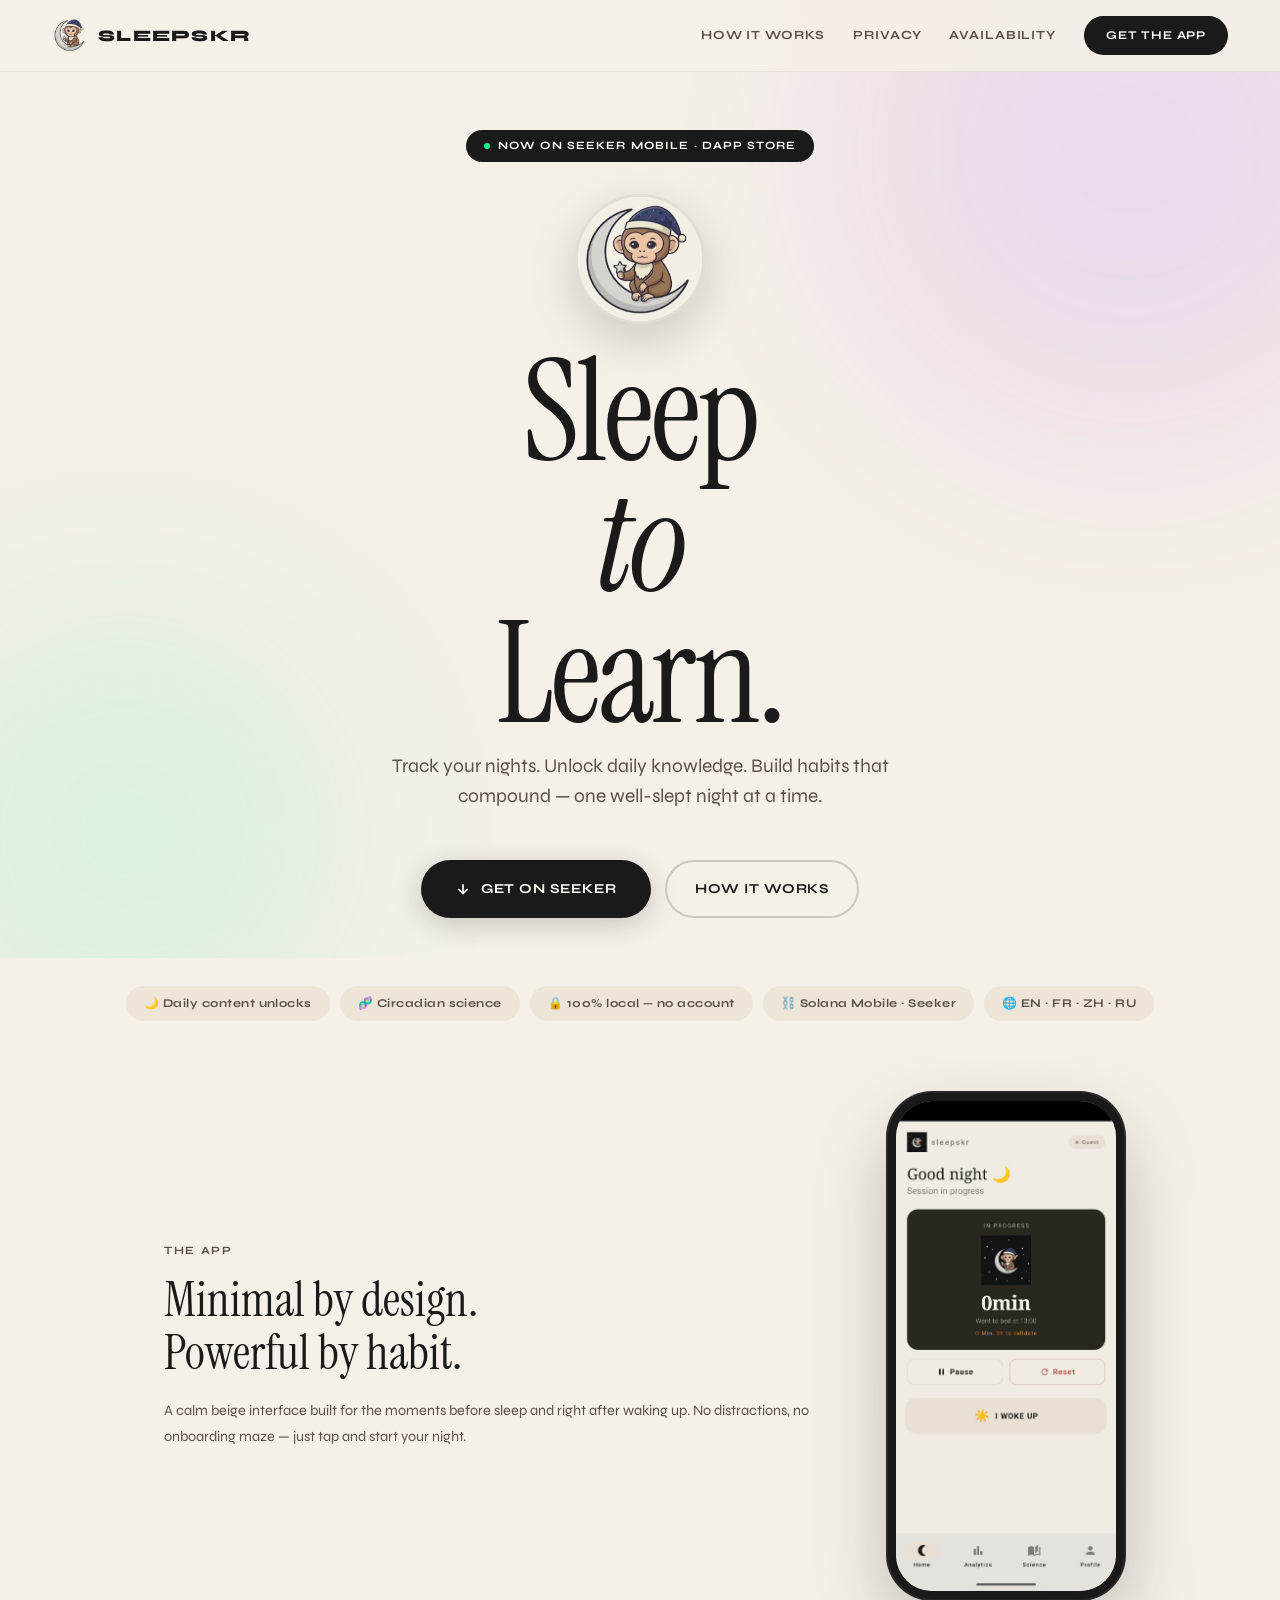
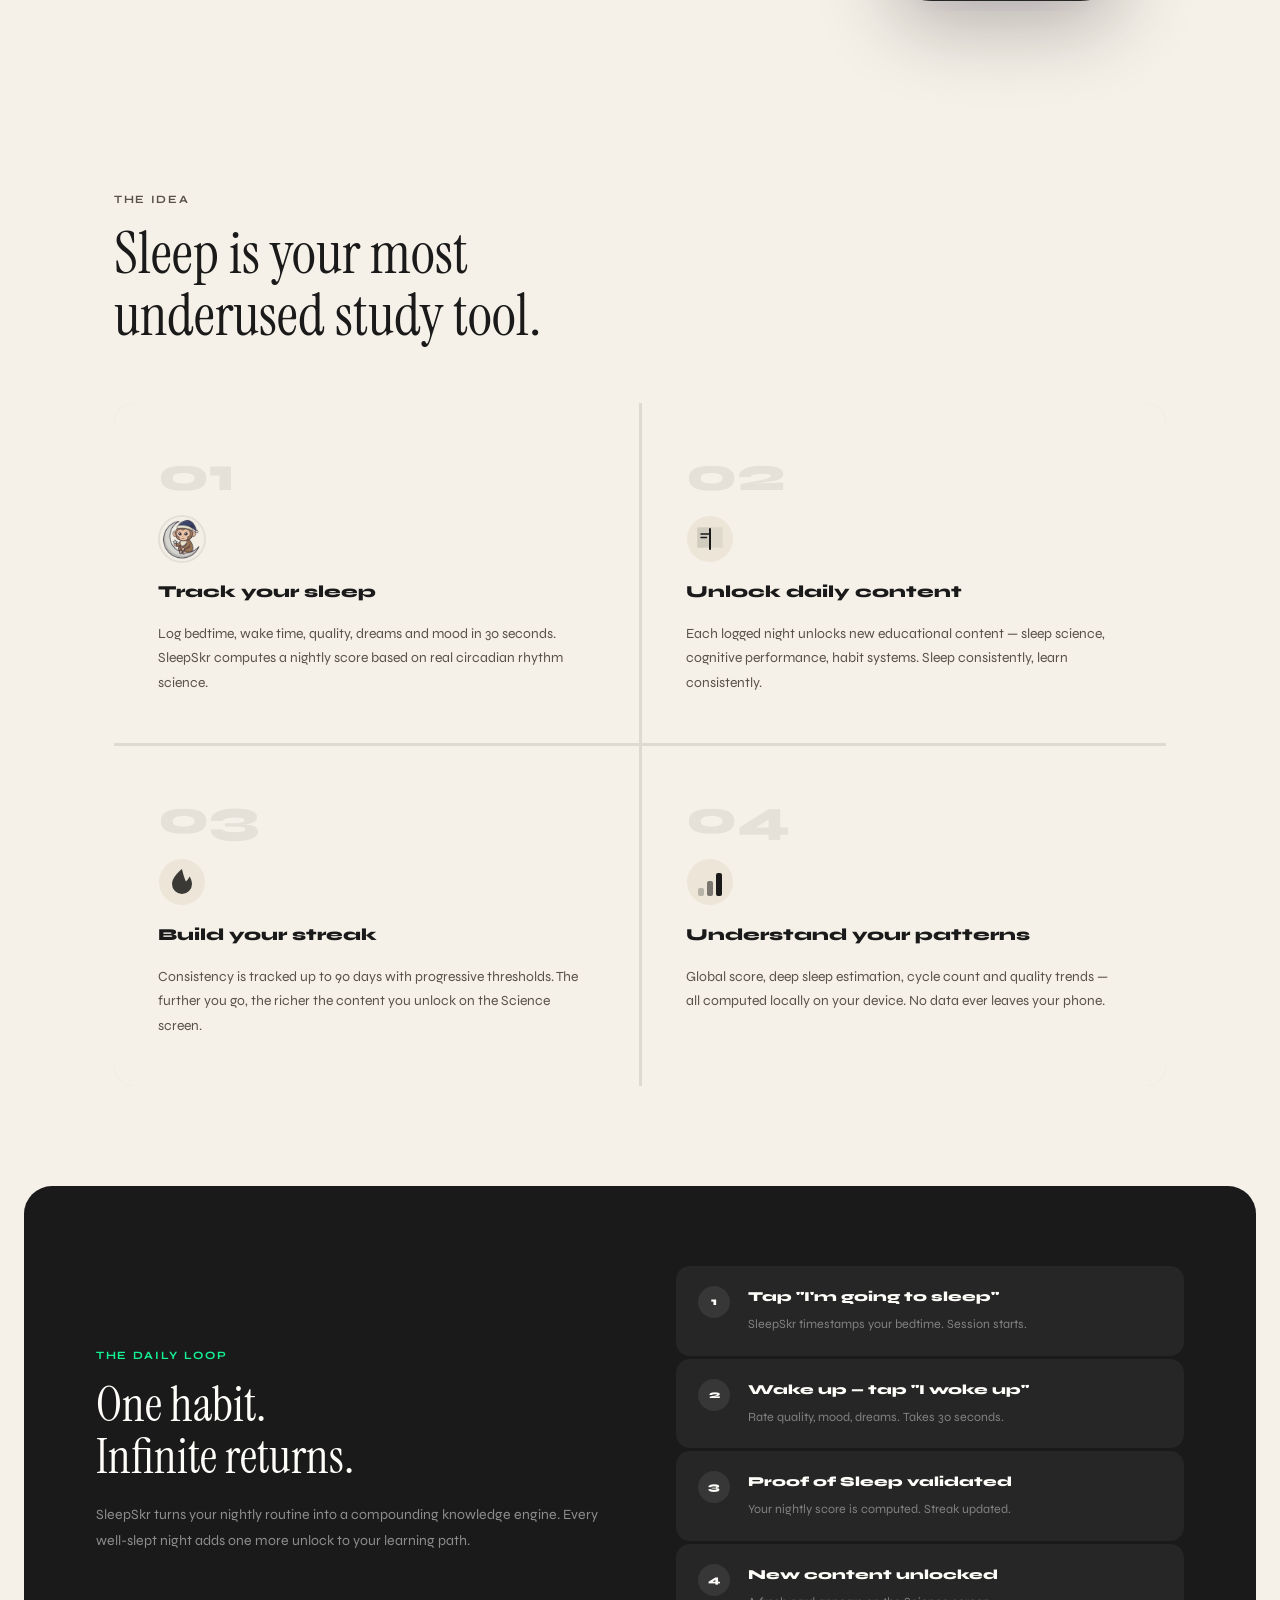
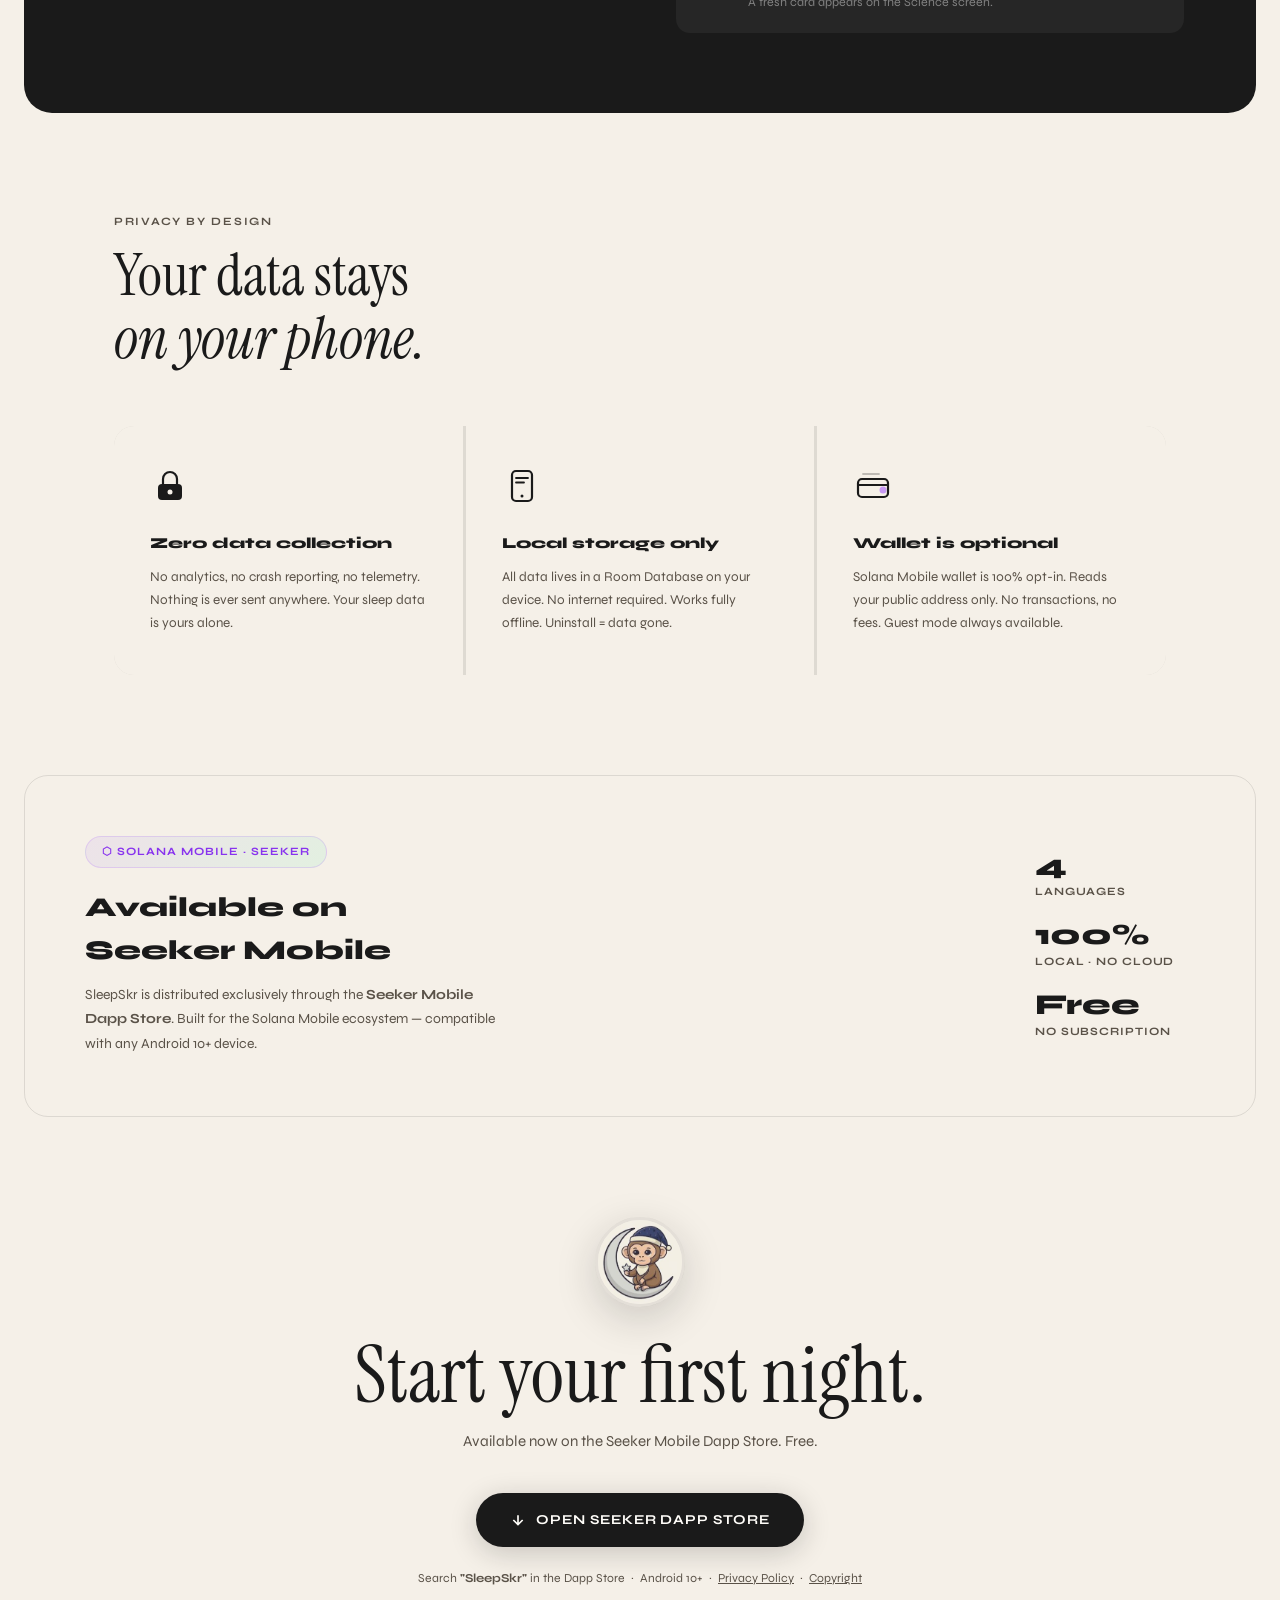
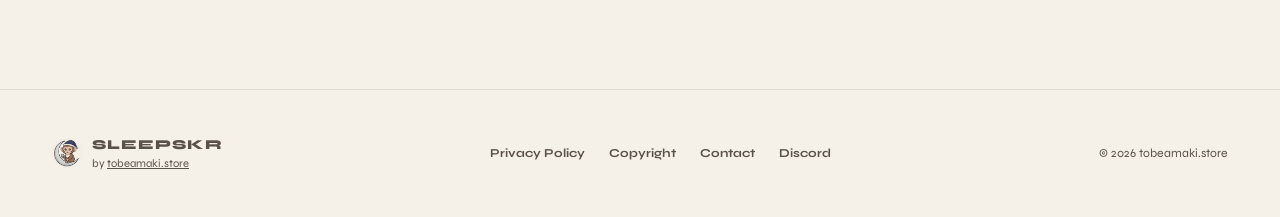
==== index.html @ 8d4c945f "Add files via upload" ====
<!DOCTYPE html>
<html lang="en">
<head>
<meta charset="UTF-8">
<meta name="viewport" content="width=device-width, initial-scale=1.0">
<title>SleepSkr — Sleep to Learn</title>
<meta name="description" content="Track your sleep. Unlock daily knowledge. Available on Seeker Mobile Dapp Store.">
<link rel="preconnect" href="https://fonts.googleapis.com">
<link href="https://fonts.googleapis.com/css2?family=Syne:wght@400;700;800&family=Instrument+Serif:ital@0;1&display=swap" rel="stylesheet">
<style>
*,*::before,*::after{box-sizing:border-box;margin:0;padding:0}
:root{
  --bg:#F5F0E8;--bg2:#EDE6D8;--ink:#1A1A1A;--ink2:#5a5248;
  --card:#EDE6D8;--white:#FFFDF9;--sol:#9945FF;--sol2:#14F195;
}
html{scroll-behavior:smooth}
body{background:var(--bg);color:var(--ink);font-family:'Syne',sans-serif;overflow-x:hidden;line-height:1.6}

/* NAV */
nav{
  position:fixed;top:0;left:0;right:0;z-index:100;
  display:flex;align-items:center;justify-content:space-between;
  padding:16px 52px;
  background:rgba(245,240,232,0.9);backdrop-filter:blur(14px);
  border-bottom:1px solid rgba(26,26,26,0.07);
}
.nav-brand{display:flex;align-items:center;gap:10px;text-decoration:none}
.nav-brand img{width:36px;height:36px;border-radius:50%;object-fit:cover}
.nav-brand-text{font-size:1rem;font-weight:800;letter-spacing:.08em;text-transform:uppercase;color:var(--ink)}
.nav-links{display:flex;align-items:center;gap:28px}
.nav-links a{font-size:.78rem;letter-spacing:.07em;text-transform:uppercase;color:var(--ink2);text-decoration:none;font-weight:700;transition:color .2s}
.nav-links a:hover{color:var(--ink)}
.nav-cta{background:var(--ink)!important;color:var(--white)!important;padding:10px 22px;border-radius:100px;font-size:.74rem!important}

/* HERO */
.hero{
  min-height:100vh;display:flex;flex-direction:column;align-items:center;justify-content:center;
  padding:130px 24px 40px;text-align:center;position:relative;overflow:hidden;
}
.orb{position:absolute;border-radius:50%;filter:blur(90px);opacity:.11;pointer-events:none;animation:drift 14s ease-in-out infinite alternate}
.orb1{width:600px;height:600px;background:#9945FF;top:-150px;right:-150px}
.orb2{width:450px;height:450px;background:#14F195;bottom:-100px;left:-100px;animation-delay:-7s}
@keyframes drift{from{transform:translate(0,0) scale(1)}to{transform:translate(24px,16px) scale(1.06)}}

.hero-badge{
  display:inline-flex;align-items:center;gap:8px;
  background:var(--ink);color:var(--white);
  padding:7px 18px;border-radius:100px;
  font-size:.7rem;letter-spacing:.1em;text-transform:uppercase;font-weight:700;
  margin-bottom:32px;animation:fadeUp .6s ease both;
}
.badge-dot{width:6px;height:6px;border-radius:50%;background:var(--sol2);animation:blink 2s ease infinite}
@keyframes blink{0%,100%{opacity:1;transform:scale(1)}50%{opacity:.4;transform:scale(1.5)}}

.hero-mascot{
  width:130px;height:130px;border-radius:50%;object-fit:cover;
  margin-bottom:24px;
  animation:fadeUp .65s .05s ease both, float 4s ease-in-out infinite;
  box-shadow:0 16px 48px rgba(26,26,26,0.18);
  border:3px solid rgba(26,26,26,0.08);
}
@keyframes float{0%,100%{transform:translateY(0)}50%{transform:translateY(-10px)}}

.hero h1{
  font-family:'Instrument Serif',serif;
  font-size:clamp(4rem,11vw,9.5rem);
  font-weight:400;line-height:.93;letter-spacing:-.02em;
  margin-bottom:10px;animation:fadeUp .7s .1s ease both;
}
.hero h1 em{font-style:italic}
.hero-sub{font-size:clamp(1rem,2.2vw,1.2rem);color:var(--ink2);max-width:500px;margin:0 auto 48px;font-weight:400;animation:fadeUp .7s .2s ease both}

.hero-actions{display:flex;gap:14px;flex-wrap:wrap;justify-content:center;animation:fadeUp .7s .3s ease both}
.btn-primary{
  display:inline-flex;align-items:center;gap:10px;
  background:var(--ink);color:var(--white);padding:16px 34px;border-radius:100px;
  font-family:'Syne',sans-serif;font-size:.85rem;font-weight:700;
  letter-spacing:.07em;text-transform:uppercase;text-decoration:none;
  transition:transform .2s,box-shadow .2s;box-shadow:0 6px 28px rgba(26,26,26,0.2);
}
.btn-primary:hover{transform:translateY(-2px);box-shadow:0 10px 36px rgba(26,26,26,0.26)}
.btn-ghost{
  display:inline-flex;align-items:center;gap:8px;
  background:transparent;color:var(--ink);padding:16px 28px;border-radius:100px;
  font-family:'Syne',sans-serif;font-size:.85rem;font-weight:700;
  letter-spacing:.07em;text-transform:uppercase;text-decoration:none;
  border:2px solid rgba(26,26,26,0.18);transition:border-color .2s,background .2s;
}
.btn-ghost:hover{border-color:var(--ink);background:rgba(26,26,26,0.04)}
@keyframes fadeUp{from{opacity:0;transform:translateY(22px)}to{opacity:1;transform:translateY(0)}}

/* PILLS */
.pills{display:flex;flex-wrap:wrap;justify-content:center;gap:10px;padding:28px 24px 80px;animation:fadeUp .7s .45s ease both}
.pill{display:inline-flex;align-items:center;gap:7px;background:var(--card);border-radius:100px;padding:8px 18px;font-size:.74rem;font-weight:700;letter-spacing:.04em;color:var(--ink2)}

/* SHOWCASE — mockup + screenshot */
.showcase{
  display:flex;align-items:center;justify-content:center;gap:60px;
  max-width:1000px;margin:0 auto;padding:0 24px 100px;flex-wrap:wrap;
}
.showcase-text{flex:1;min-width:260px}
.showcase-label{font-size:.7rem;letter-spacing:.15em;text-transform:uppercase;font-weight:700;color:var(--ink2);margin-bottom:14px}
.showcase-title{font-family:'Instrument Serif',serif;font-size:clamp(2rem,4vw,3rem);font-weight:400;line-height:1.1;margin-bottom:18px}
.showcase-desc{font-size:.9rem;color:var(--ink2);line-height:1.8;font-weight:400}

.phone-wrap{
  position:relative;flex-shrink:0;
  animation:float 5s ease-in-out infinite;
}
.phone-frame{
  width:220px;
  border-radius:36px;
  box-shadow:0 32px 80px rgba(26,26,26,0.3),0 0 0 8px #1A1A1A,0 0 0 10px #2a2a2a;
  display:block;
  object-fit:cover;
}
.phone-glow{
  position:absolute;inset:-20px;border-radius:56px;
  background:radial-gradient(ellipse at 50% 60%,rgba(153,69,255,0.15),transparent 70%);
  pointer-events:none;z-index:-1;
}

/* SECTIONS */
.wrap{max-width:1100px;margin:0 auto;padding:0 24px}
.section{padding:100px 0}
.section-label{font-size:.7rem;letter-spacing:.15em;text-transform:uppercase;font-weight:700;color:var(--ink2);margin-bottom:14px}
.section-title{font-family:'Instrument Serif',serif;font-size:clamp(2rem,5vw,3.6rem);font-weight:400;line-height:1.08;margin-bottom:56px}

/* CONCEPT */
.concept-grid{display:grid;grid-template-columns:1fr 1fr;gap:3px;background:rgba(26,26,26,0.1);border-radius:20px;overflow:hidden}
.concept-cell{background:var(--bg);padding:48px 44px;display:flex;flex-direction:column;gap:16px;transition:background .2s}
.concept-cell:hover{background:var(--card)}
.concept-num{font-size:3rem;font-weight:800;color:rgba(26,26,26,0.07);line-height:1}
.concept-icon-img{width:48px;height:48px;border-radius:50%;object-fit:cover;border:2px solid rgba(26,26,26,0.08)}
.concept-heading{font-size:1.05rem;font-weight:800}
.concept-body{font-size:.87rem;color:var(--ink2);line-height:1.75;font-weight:400}

/* LOOP */
.loop-section{
  background:var(--ink);border-radius:28px;padding:80px 72px;
  display:grid;grid-template-columns:1fr 1fr;gap:72px;align-items:center;margin:0 24px;
}
.loop-label{font-size:.7rem;letter-spacing:.15em;text-transform:uppercase;font-weight:700;color:var(--sol2);margin-bottom:14px}
.loop-title{font-family:'Instrument Serif',serif;font-size:clamp(2rem,4vw,3rem);font-weight:400;color:var(--white);line-height:1.1;margin-bottom:18px}
.loop-desc{font-size:.88rem;color:rgba(255,255,255,0.5);line-height:1.8;font-weight:400}
.loop-steps{display:flex;flex-direction:column;gap:3px}
.loop-step{display:flex;align-items:flex-start;gap:18px;background:rgba(255,255,255,0.05);border-radius:14px;padding:20px 22px}
.step-num{width:32px;height:32px;border-radius:50%;background:rgba(255,255,255,0.08);display:flex;align-items:center;justify-content:center;font-size:.7rem;font-weight:800;color:var(--white);flex-shrink:0}
.step-text strong{display:block;font-size:.86rem;font-weight:800;color:var(--white);margin-bottom:2px}
.step-text span{font-size:.78rem;color:rgba(255,255,255,0.42)}

/* PRIVACY */
.privacy-row{display:grid;grid-template-columns:repeat(3,1fr);gap:3px;background:rgba(26,26,26,0.1);border-radius:20px;overflow:hidden}
.privacy-cell{background:var(--bg);padding:40px 36px}
.privacy-cell svg{margin-bottom:18px}
.privacy-cell h3{font-size:.95rem;font-weight:800;margin-bottom:10px}
.privacy-cell p{font-size:.84rem;color:var(--ink2);line-height:1.72;font-weight:400}

/* SEEKER */
.seeker-block{
  border:1.5px solid rgba(26,26,26,0.11);border-radius:24px;padding:60px;
  display:flex;align-items:center;justify-content:space-between;gap:48px;flex-wrap:wrap;margin:0 24px;
}
.seeker-badge{
  display:inline-flex;align-items:center;gap:8px;
  background:linear-gradient(135deg,#9945FF14,#14F19514);
  border:1px solid #9945FF2a;padding:6px 16px;border-radius:100px;
  font-size:.7rem;font-weight:700;letter-spacing:.09em;text-transform:uppercase;color:#8833EE;margin-bottom:18px;
}
.seeker-title{font-size:1.7rem;font-weight:800;margin-bottom:10px}
.seeker-desc{font-size:.87rem;color:var(--ink2);line-height:1.75;max-width:420px;font-weight:400}
.seeker-stats{display:flex;flex-direction:column;gap:20px;min-width:160px}
.stat-val{font-size:1.8rem;font-weight:800;line-height:1}
.stat-label{font-size:.7rem;font-weight:700;letter-spacing:.08em;text-transform:uppercase;color:var(--ink2);margin-top:3px}

/* CTA */
.cta-section{text-align:center;padding:100px 24px}
.cta-mascot{width:90px;height:90px;border-radius:50%;object-fit:cover;margin:0 auto 28px;display:block;box-shadow:0 12px 40px rgba(26,26,26,0.18);border:3px solid rgba(26,26,26,0.08)}
.cta-title{font-family:'Instrument Serif',serif;font-size:clamp(2.5rem,7vw,5rem);font-weight:400;line-height:1;margin-bottom:14px}
.cta-sub{font-size:.95rem;color:var(--ink2);margin-bottom:40px;font-weight:400}
.cta-note{margin-top:22px;font-size:.76rem;color:var(--ink2);font-weight:400}
.cta-note a{color:var(--ink2);text-decoration:underline}

/* FOOTER */
footer{
  border-top:1px solid rgba(26,26,26,0.09);padding:44px 52px;
  display:flex;align-items:center;justify-content:space-between;flex-wrap:wrap;gap:20px;
  font-size:.76rem;color:var(--ink2);font-weight:700;
}
.footer-brand{display:flex;align-items:center;gap:10px}
.footer-brand img{width:30px;height:30px;border-radius:50%;object-fit:cover}
.footer-links{display:flex;gap:24px;flex-wrap:wrap}
.footer-links a{color:var(--ink2);text-decoration:none;transition:color .2s}
.footer-links a:hover{color:var(--ink)}

@media(max-width:900px){
  nav{padding:14px 20px}
  .nav-links{display:none}
  .concept-grid,.loop-section,.privacy-row{grid-template-columns:1fr}
  .loop-section{padding:48px 28px;gap:40px}
  .seeker-block{padding:36px 28px}
  .showcase{gap:40px}
  footer{padding:32px 20px;flex-direction:column;align-items:flex-start}
}
</style>
</head>
<body>

<nav>
  <a class="nav-brand" href="#">
    <img src="[data-uri]" alt="SleepSkr mascot">
    <span class="nav-brand-text">SleepSkr</span>
  </a>
  <div class="nav-links">
    <a href="#concept">How it works</a>
    <a href="#privacy">Privacy</a>
    <a href="#seeker">Availability</a>
    <a href="#download" class="nav-cta">Get the app</a>
  </div>
</nav>

<section class="hero">
  <div class="orb orb1"></div>
  <div class="orb orb2"></div>
  <div class="hero-badge"><span class="badge-dot"></span>Now on Seeker Mobile · Dapp Store</div>
  <img class="hero-mascot" src="[data-uri]" alt="SleepSkr">
  <h1>Sleep<br><em>to</em><br>Learn.</h1>
  <p class="hero-sub">Track your nights. Unlock daily knowledge. Build habits that compound — one well-slept night at a time.</p>
  <div class="hero-actions">
    <a href="#download" class="btn-primary">
      <svg width="16" height="16" viewBox="0 0 24 24" fill="none" stroke="currentColor" stroke-width="2.5"><path d="M12 5v14M5 12l7 7 7-7"/></svg>
      Get on Seeker
    </a>
    <a href="#concept" class="btn-ghost">How it works</a>
  </div>
</section>

<div class="pills">
  <div class="pill">🌙 Daily content unlocks</div>
  <div class="pill">🧬 Circadian science</div>
  <div class="pill">🔒 100% local — no account</div>
  <div class="pill">⛓️ Solana Mobile · Seeker</div>
  <div class="pill">🌐 EN · FR · ZH · RU</div>
</div>

<!-- SHOWCASE: text + real screenshot -->
<div class="showcase">
  <div class="showcase-text">
    <div class="showcase-label">The app</div>
    <div class="showcase-title">Minimal by design.<br>Powerful by habit.</div>
    <p class="showcase-desc">A calm beige interface built for the moments before sleep and right after waking up. No distractions, no onboarding maze — just tap and start your night.</p>
  </div>
  <div class="phone-wrap">
    <div class="phone-glow"></div>
    <img class="phone-frame" src="[data-uri]" alt="SleepSkr app screenshot">
  </div>
</div>

<!-- CONCEPT -->
<div id="concept" class="wrap">
  <div class="section">
    <div class="section-label">The idea</div>
    <div class="section-title">Sleep is your most<br>underused study tool.</div>
    <div class="concept-grid">
      <div class="concept-cell">
        <div class="concept-num">01</div>
        <img class="concept-icon-img" src="[data-uri]" alt="">
        <div class="concept-heading">Track your sleep</div>
        <div class="concept-body">Log bedtime, wake time, quality, dreams and mood in 30 seconds. SleepSkr computes a nightly score based on real circadian rhythm science.</div>
      </div>
      <div class="concept-cell">
        <div class="concept-num">02</div>
        <svg width="48" height="48" viewBox="0 0 48 48" fill="none"><circle cx="24" cy="24" r="23" fill="#EDE6D8"/><path d="M24 14v20" stroke="#1A1A1A" stroke-width="2" stroke-linecap="round"/><path d="M12 13h12l-1.5 19H12V13z" fill="#1A1A1A" opacity=".12" stroke="#1A1A1A" stroke-width="1.6" stroke-linejoin="round"/><path d="M36 13H24l1.5 19H36V13z" fill="#1A1A1A" opacity=".06" stroke="#1A1A1A" stroke-width="1.6" stroke-linejoin="round"/><path d="M15 19h8M15 22.5h5.5" stroke="#1A1A1A" stroke-width="1.5" stroke-linecap="round"/></svg>
        <div class="concept-heading">Unlock daily content</div>
        <div class="concept-body">Each logged night unlocks new educational content — sleep science, cognitive performance, habit systems. Sleep consistently, learn consistently.</div>
      </div>
      <div class="concept-cell">
        <div class="concept-num">03</div>
        <svg width="48" height="48" viewBox="0 0 48 48" fill="none"><circle cx="24" cy="24" r="23" fill="#EDE6D8"/><path d="M24 11s-10 7.5-10 15a10 10 0 0 0 20 0c0-4-2.5-7.5-2.5-7.5s-1.5 3.5-3.5 5C26 20 24 11 24 11z" fill="#1A1A1A" opacity=".85"/></svg>
        <div class="concept-heading">Build your streak</div>
        <div class="concept-body">Consistency is tracked up to 90 days with progressive thresholds. The further you go, the richer the content you unlock on the Science screen.</div>
      </div>
      <div class="concept-cell">
        <div class="concept-num">04</div>
        <svg width="48" height="48" viewBox="0 0 48 48" fill="none"><circle cx="24" cy="24" r="23" fill="#EDE6D8"/><rect x="12" y="30" width="6" height="8" rx="2" fill="#1A1A1A" opacity=".25"/><rect x="21" y="23" width="6" height="15" rx="2" fill="#1A1A1A" opacity=".55"/><rect x="30" y="15" width="6" height="23" rx="2" fill="#1A1A1A"/></svg>
        <div class="concept-heading">Understand your patterns</div>
        <div class="concept-body">Global score, deep sleep estimation, cycle count and quality trends — all computed locally on your device. No data ever leaves your phone.</div>
      </div>
    </div>
  </div>
</div>

<!-- LOOP -->
<div class="loop-section">
  <div>
    <div class="loop-label">The daily loop</div>
    <div class="loop-title">One habit.<br>Infinite returns.</div>
    <p class="loop-desc">SleepSkr turns your nightly routine into a compounding knowledge engine. Every well-slept night adds one more unlock to your learning path.</p>
  </div>
  <div class="loop-steps">
    <div class="loop-step"><div class="step-num">1</div><div class="step-text"><strong>Tap "I'm going to sleep"</strong><span>SleepSkr timestamps your bedtime. Session starts.</span></div></div>
    <div class="loop-step"><div class="step-num">2</div><div class="step-text"><strong>Wake up — tap "I woke up"</strong><span>Rate quality, mood, dreams. Takes 30 seconds.</span></div></div>
    <div class="loop-step"><div class="step-num">3</div><div class="step-text"><strong>Proof of Sleep validated</strong><span>Your nightly score is computed. Streak updated.</span></div></div>
    <div class="loop-step"><div class="step-num">4</div><div class="step-text"><strong>New content unlocked</strong><span>A fresh card appears on the Science screen.</span></div></div>
  </div>
</div>

<!-- PRIVACY -->
<div id="privacy" class="wrap">
  <div class="section">
    <div class="section-label">Privacy by design</div>
    <div class="section-title">Your data stays<br><em style="font-style:italic;">on your phone.</em></div>
    <div class="privacy-row">
      <div class="privacy-cell">
        <svg width="40" height="40" viewBox="0 0 40 40" fill="none"><rect x="8" y="18" width="24" height="16" rx="4" fill="#1A1A1A"/><path d="M13 18v-5a7 7 0 0 1 14 0v5" stroke="#1A1A1A" stroke-width="2.2" stroke-linecap="round"/><circle cx="20" cy="26" r="2.5" fill="#F5F0E8"/></svg>
        <h3>Zero data collection</h3>
        <p>No analytics, no crash reporting, no telemetry. Nothing is ever sent anywhere. Your sleep data is yours alone.</p>
      </div>
      <div class="privacy-cell">
        <svg width="40" height="40" viewBox="0 0 40 40" fill="none"><rect x="10" y="5" width="20" height="30" rx="4" stroke="#1A1A1A" stroke-width="2.2"/><circle cx="20" cy="30" r="1.5" fill="#1A1A1A"/><path d="M14 12h12M14 16.5h8" stroke="#1A1A1A" stroke-width="1.8" stroke-linecap="round"/></svg>
        <h3>Local storage only</h3>
        <p>All data lives in a Room Database on your device. No internet required. Works fully offline. Uninstall = data gone.</p>
      </div>
      <div class="privacy-cell">
        <svg width="40" height="40" viewBox="0 0 40 40" fill="none"><rect x="5" y="13" width="30" height="18" rx="4" stroke="#1A1A1A" stroke-width="2.2"/><path d="M5 19h30" stroke="#1A1A1A" stroke-width="1.8"/><circle cx="30" cy="24" r="3.5" fill="#9945FF" opacity=".5"/><path d="M10 8h16" stroke="#1A1A1A" stroke-width="1.8" stroke-linecap="round" opacity=".25"/></svg>
        <h3>Wallet is optional</h3>
        <p>Solana Mobile wallet is 100% opt-in. Reads your public address only. No transactions, no fees. Guest mode always available.</p>
      </div>
    </div>
  </div>
</div>

<!-- SEEKER -->
<div id="seeker" class="seeker-block">
  <div>
    <div class="seeker-badge">⬡ Solana Mobile · Seeker</div>
    <div class="seeker-title">Available on<br>Seeker Mobile</div>
    <p class="seeker-desc">SleepSkr is distributed exclusively through the <strong>Seeker Mobile Dapp Store</strong>. Built for the Solana Mobile ecosystem — compatible with any Android 10+ device.</p>
  </div>
  <div class="seeker-stats">
    <div><div class="stat-val">4</div><div class="stat-label">Languages</div></div>
    <div><div class="stat-val">100%</div><div class="stat-label">Local · No cloud</div></div>
    <div><div class="stat-val">Free</div><div class="stat-label">No subscription</div></div>
  </div>
</div>

<!-- CTA -->
<div id="download" class="cta-section">
  <img class="cta-mascot" src="[data-uri]" alt="SleepSkr">
  <div class="cta-title">Start your first night.</div>
  <p class="cta-sub">Available now on the Seeker Mobile Dapp Store. Free.</p>
  <div style="display:flex;gap:14px;justify-content:center;flex-wrap:wrap">
    <a href="https://solanamobile.com" target="_blank" class="btn-primary">
      <svg width="16" height="16" viewBox="0 0 24 24" fill="none" stroke="currentColor" stroke-width="2.5"><path d="M12 5v14M5 12l7 7 7-7"/></svg>
      Open Seeker Dapp Store
    </a>
  </div>
  <p class="cta-note">Search <strong>"SleepSkr"</strong> in the Dapp Store &nbsp;·&nbsp; Android 10+ &nbsp;·&nbsp; <a href="privacy-policy.html">Privacy Policy</a> &nbsp;·&nbsp; <a href="copyright.html">Copyright</a></p>
</div>

<footer>
  <div class="footer-brand">
    <img src="[data-uri]" alt="SleepSkr">
    <div>
      <div style="font-size:.85rem;font-weight:800;letter-spacing:.07em">SLEEPSKR</div>
      <div style="font-weight:400;font-size:.7rem;color:var(--ink2)">by <a href="https://tobeamaki.store" style="color:var(--ink2)">tobeamaki.store</a></div>
    </div>
  </div>
  <div class="footer-links">
    <a href="privacy-policy.html">Privacy Policy</a>
    <a href="copyright.html">Copyright</a>
    <a href="mailto:maki@tobeamaki.store">Contact</a>
    <a href="https://discord.gg/Dqr8Kd8fFP">Discord</a>
  </div>
  <div style="font-weight:400">© 2026 tobeamaki.store</div>
</footer>
</body>
</html>
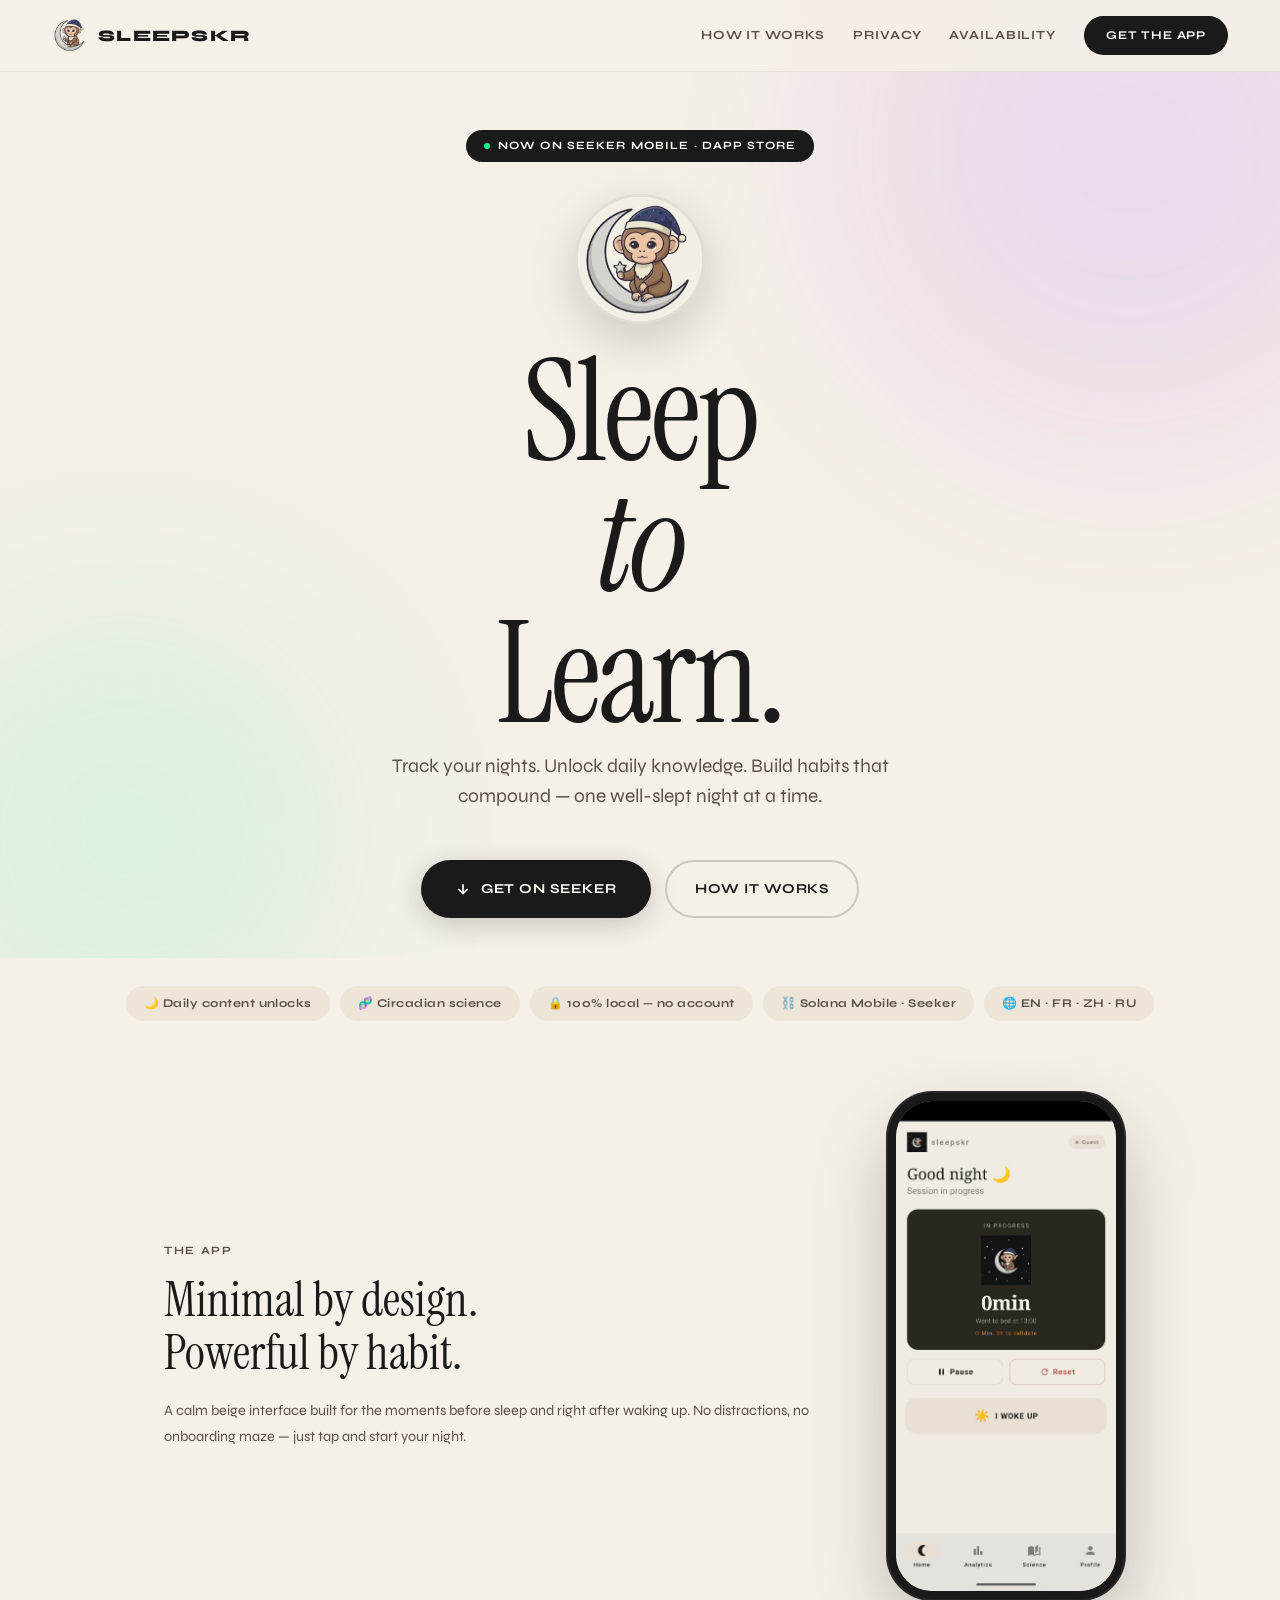
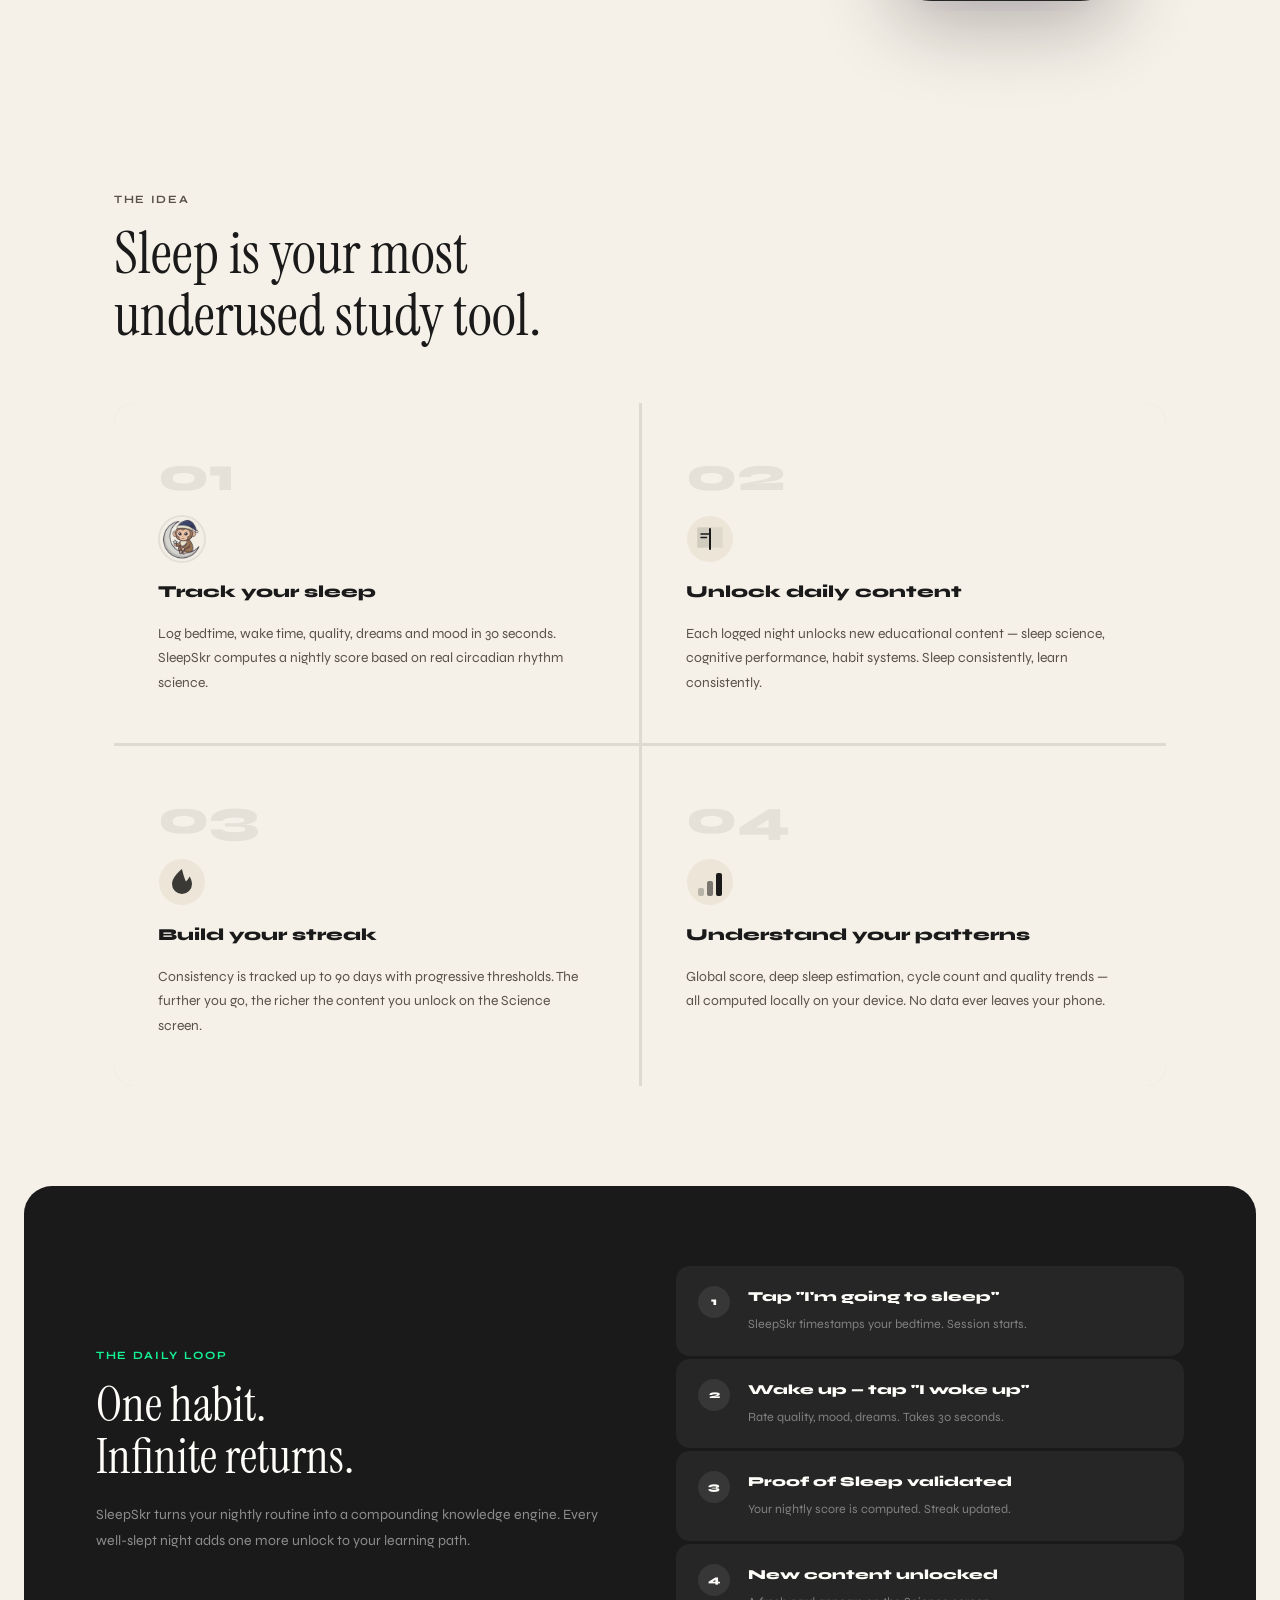
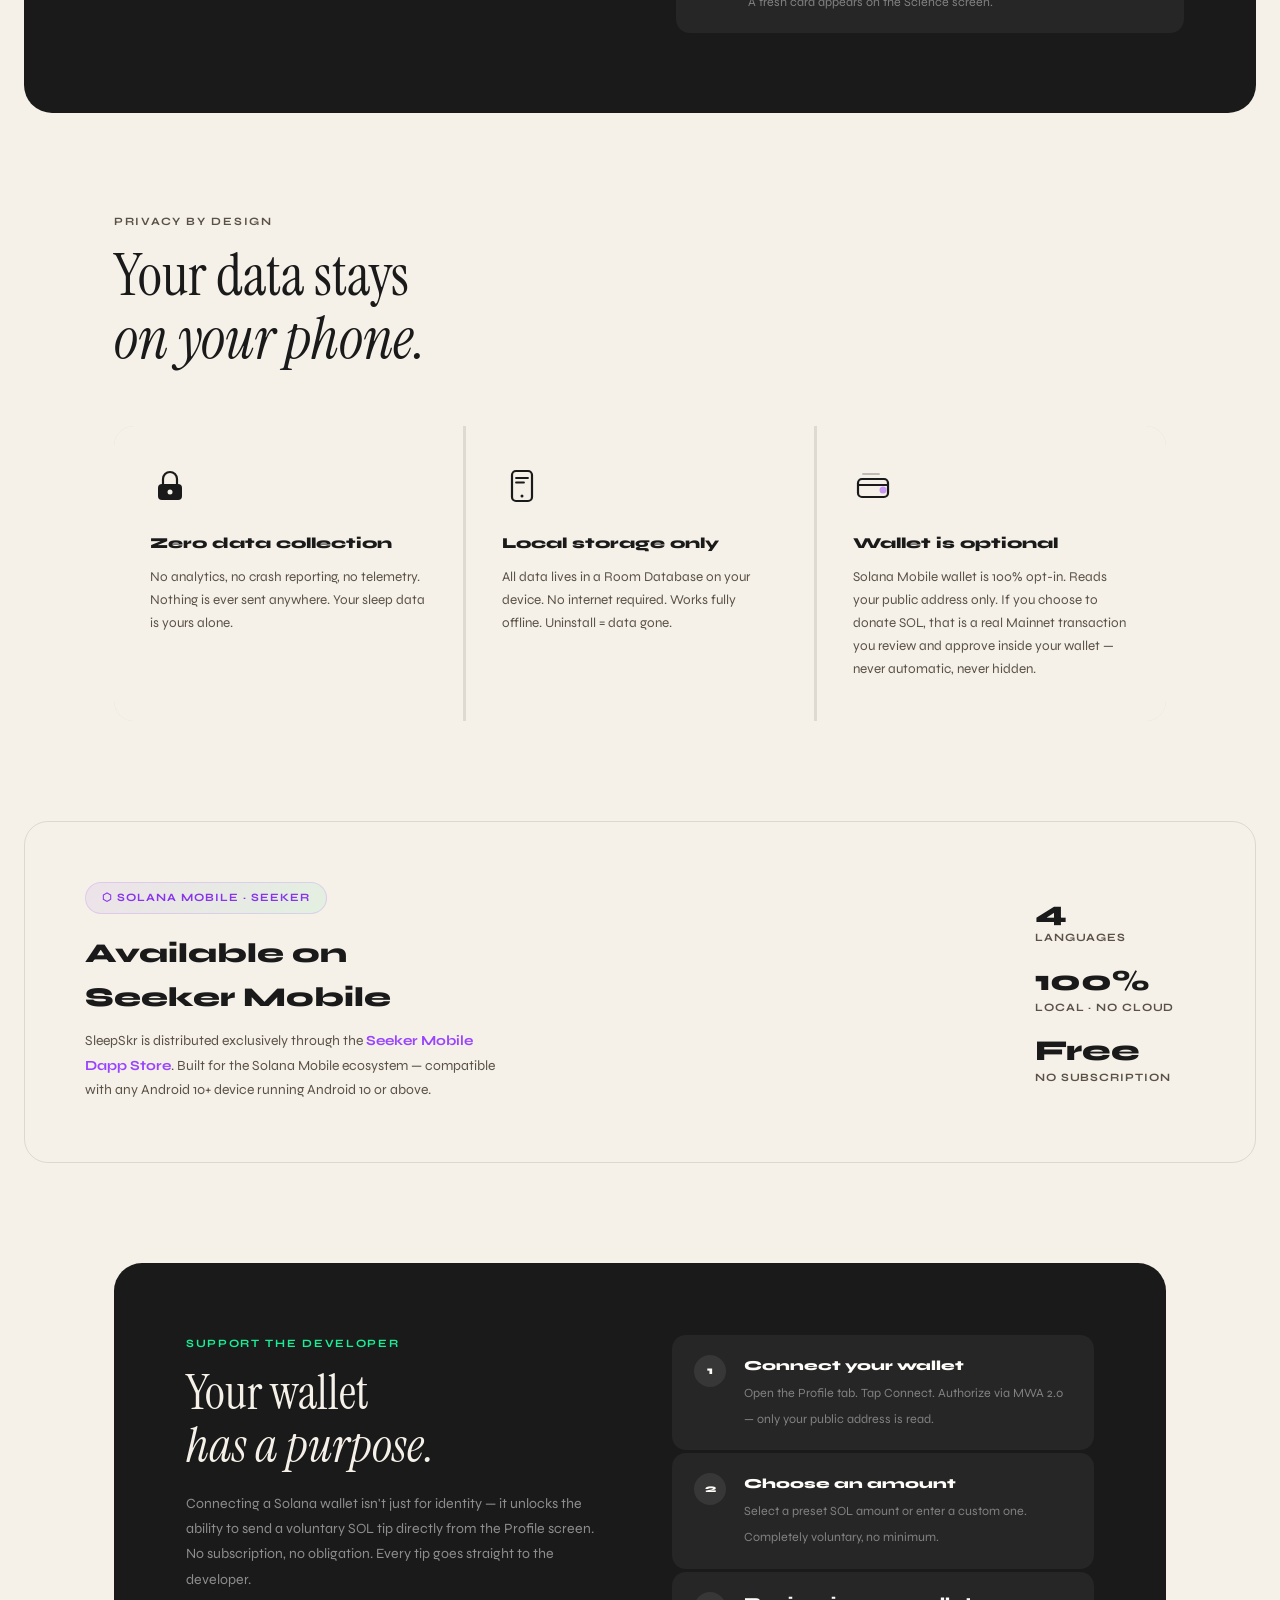
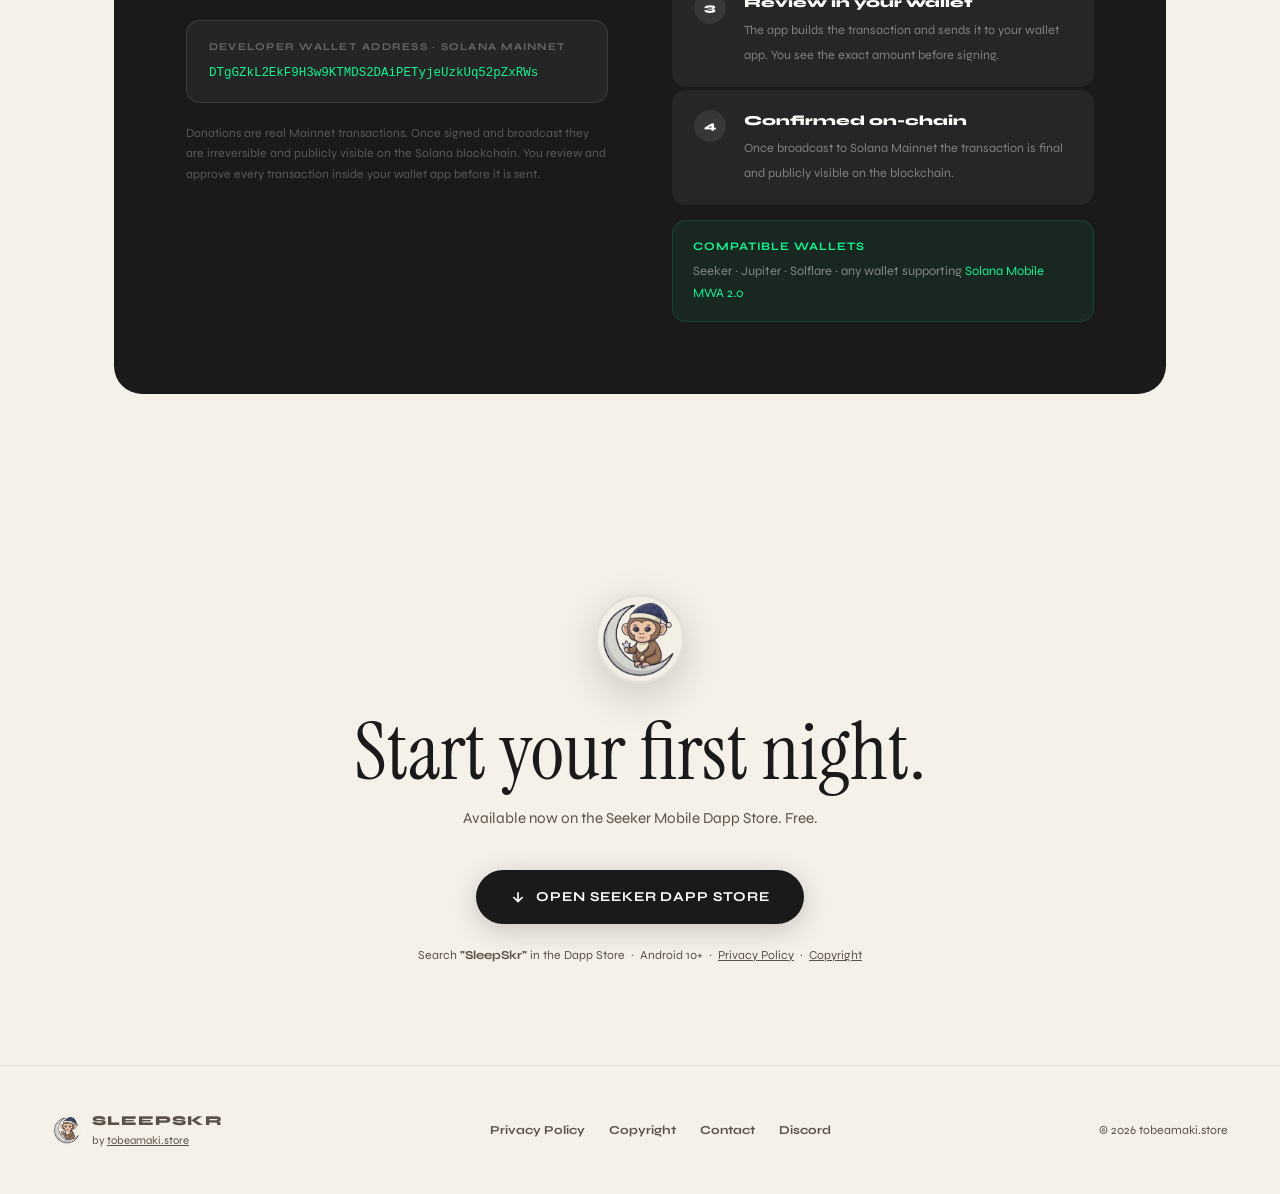
==== commit 31fd85b2: "Update print statement from 'Hello' to 'Goodbye'" ====
--- a/index.html
+++ b/index.html
@@ -193,10 +193,14 @@
 .footer-links a{color:var(--ink2);text-decoration:none;transition:color .2s}
 .footer-links a:hover{color:var(--ink)}
 
+/* DONATION */
+.donation-grid{background:var(--ink);border-radius:28px;padding:72px;display:grid;grid-template-columns:1fr 1fr;gap:64px;align-items:start}
+
 @media(max-width:900px){
   nav{padding:14px 20px}
   .nav-links{display:none}
-  .concept-grid,.loop-section,.privacy-row{grid-template-columns:1fr}
+  .concept-grid,.loop-section,.privacy-row,.donation-grid{grid-template-columns:1fr}
+  .donation-grid{padding:36px 28px;gap:32px}
   .loop-section{padding:48px 28px;gap:40px}
   .seeker-block{padding:36px 28px}
   .showcase{gap:40px}
@@ -207,7 +211,7 @@
 <body>
 
 <nav>
-  <a class="nav-brand" href="#">
+  <a class="nav-brand" href="index.html">
     <img src="[data-uri]" alt="SleepSkr mascot">
     <span class="nav-brand-text">SleepSkr</span>
   </a>
@@ -324,7 +328,7 @@
       <div class="privacy-cell">
         <svg width="40" height="40" viewBox="0 0 40 40" fill="none"><rect x="5" y="13" width="30" height="18" rx="4" stroke="#1A1A1A" stroke-width="2.2"/><path d="M5 19h30" stroke="#1A1A1A" stroke-width="1.8"/><circle cx="30" cy="24" r="3.5" fill="#9945FF" opacity=".5"/><path d="M10 8h16" stroke="#1A1A1A" stroke-width="1.8" stroke-linecap="round" opacity=".25"/></svg>
         <h3>Wallet is optional</h3>
-        <p>Solana Mobile wallet is 100% opt-in. Reads your public address only. No transactions, no fees. Guest mode always available.</p>
+        <p>Solana Mobile wallet is 100% opt-in. Reads your public address only. If you choose to donate SOL, that is a real Mainnet transaction you review and approve inside your wallet — never automatic, never hidden.</p>
       </div>
     </div>
   </div>
@@ -335,12 +339,40 @@
   <div>
     <div class="seeker-badge">⬡ Solana Mobile · Seeker</div>
     <div class="seeker-title">Available on<br>Seeker Mobile</div>
-    <p class="seeker-desc">SleepSkr is distributed exclusively through the <strong>Seeker Mobile Dapp Store</strong>. Built for the Solana Mobile ecosystem — compatible with any Android 10+ device.</p>
+    <p class="seeker-desc">SleepSkr is distributed exclusively through the <strong><a href="https://solanamobile.com" target="_blank" style="color:var(--sol);text-decoration:none">Seeker Mobile Dapp Store</a></strong>. Built for the Solana Mobile ecosystem — compatible with any Android 10+ device running Android 10 or above.</p>
   </div>
   <div class="seeker-stats">
     <div><div class="stat-val">4</div><div class="stat-label">Languages</div></div>
     <div><div class="stat-val">100%</div><div class="stat-label">Local · No cloud</div></div>
     <div><div class="stat-val">Free</div><div class="stat-label">No subscription</div></div>
+  </div>
+</div>
+
+<!-- DONATION -->
+<div class="section">
+  <div class="wrap">
+    <div class="donation-grid">
+      <div>
+        <div style="font-size:.7rem;letter-spacing:.15em;text-transform:uppercase;font-weight:700;color:var(--sol2);margin-bottom:14px">Support the developer</div>
+        <div style="font-family:'Instrument Serif',serif;font-size:clamp(2rem,4vw,3rem);font-weight:400;color:#F5F0E8;line-height:1.1;margin-bottom:18px">Your wallet<br><em>has a purpose.</em></div>
+        <p style="font-size:.88rem;color:rgba(255,255,255,0.5);line-height:1.8;font-weight:400;margin-bottom:28px">Connecting a Solana wallet isn't just for identity — it unlocks the ability to send a voluntary SOL tip directly from the Profile screen. No subscription, no obligation. Every tip goes straight to the developer.</p>
+        <div style="background:rgba(255,255,255,0.05);border:1px solid rgba(255,255,255,0.1);border-radius:14px;padding:18px 22px;margin-bottom:20px">
+          <div style="font-size:.65rem;font-weight:700;letter-spacing:.12em;text-transform:uppercase;color:rgba(255,255,255,.3);margin-bottom:8px">Developer wallet address · Solana Mainnet</div>
+          <div style="font-family:'Courier New',monospace;font-size:.78rem;color:var(--sol2);word-break:break-all;line-height:1.6">DTgGZkL2EkF9H3w9KTMDS2DAiPETyjeUzkUq52pZxRWs</div>
+        </div>
+        <p style="font-size:.76rem;color:rgba(255,255,255,0.28);line-height:1.7;font-weight:400">Donations are real Mainnet transactions. Once signed and broadcast they are irreversible and publicly visible on the Solana blockchain. You review and approve every transaction inside your wallet app before it is sent.</p>
+      </div>
+      <div style="display:flex;flex-direction:column;gap:3px">
+        <div class="loop-step"><div class="step-num">1</div><div class="step-text"><strong>Connect your wallet</strong><span>Open the Profile tab. Tap Connect. Authorize via MWA 2.0 — only your public address is read.</span></div></div>
+        <div class="loop-step"><div class="step-num">2</div><div class="step-text"><strong>Choose an amount</strong><span>Select a preset SOL amount or enter a custom one. Completely voluntary, no minimum.</span></div></div>
+        <div class="loop-step"><div class="step-num">3</div><div class="step-text"><strong>Review in your wallet</strong><span>The app builds the transaction and sends it to your wallet app. You see the exact amount before signing.</span></div></div>
+        <div class="loop-step"><div class="step-num">4</div><div class="step-text"><strong>Confirmed on-chain</strong><span>Once broadcast to Solana Mainnet the transaction is final and publicly visible on the blockchain.</span></div></div>
+        <div style="margin-top:12px;background:rgba(20,241,149,0.06);border:1px solid rgba(20,241,149,0.15);border-radius:14px;padding:16px 20px">
+          <div style="font-size:.72rem;font-weight:700;letter-spacing:.08em;text-transform:uppercase;color:var(--sol2);margin-bottom:6px">Compatible wallets</div>
+          <div style="font-size:.8rem;color:rgba(255,255,255,0.45);line-height:1.7">Seeker · Jupiter · Solflare · any wallet supporting <a href="https://solanamobile.com" target="_blank" style="color:var(--sol2);text-decoration:none">Solana Mobile MWA 2.0</a></div>
+        </div>
+      </div>
+    </div>
   </div>
 </div>
 
@@ -370,9 +402,9 @@
     <a href="privacy-policy.html">Privacy Policy</a>
     <a href="copyright.html">Copyright</a>
     <a href="mailto:maki@tobeamaki.store">Contact</a>
-    <a href="https://discord.gg/Dqr8Kd8fFP">Discord</a>
+    <a href="https://discord.gg/VRS2jDn2YT">Discord</a>
   </div>
   <div style="font-weight:400">© 2026 tobeamaki.store</div>
 </footer>
 </body>
-</html>+</html>
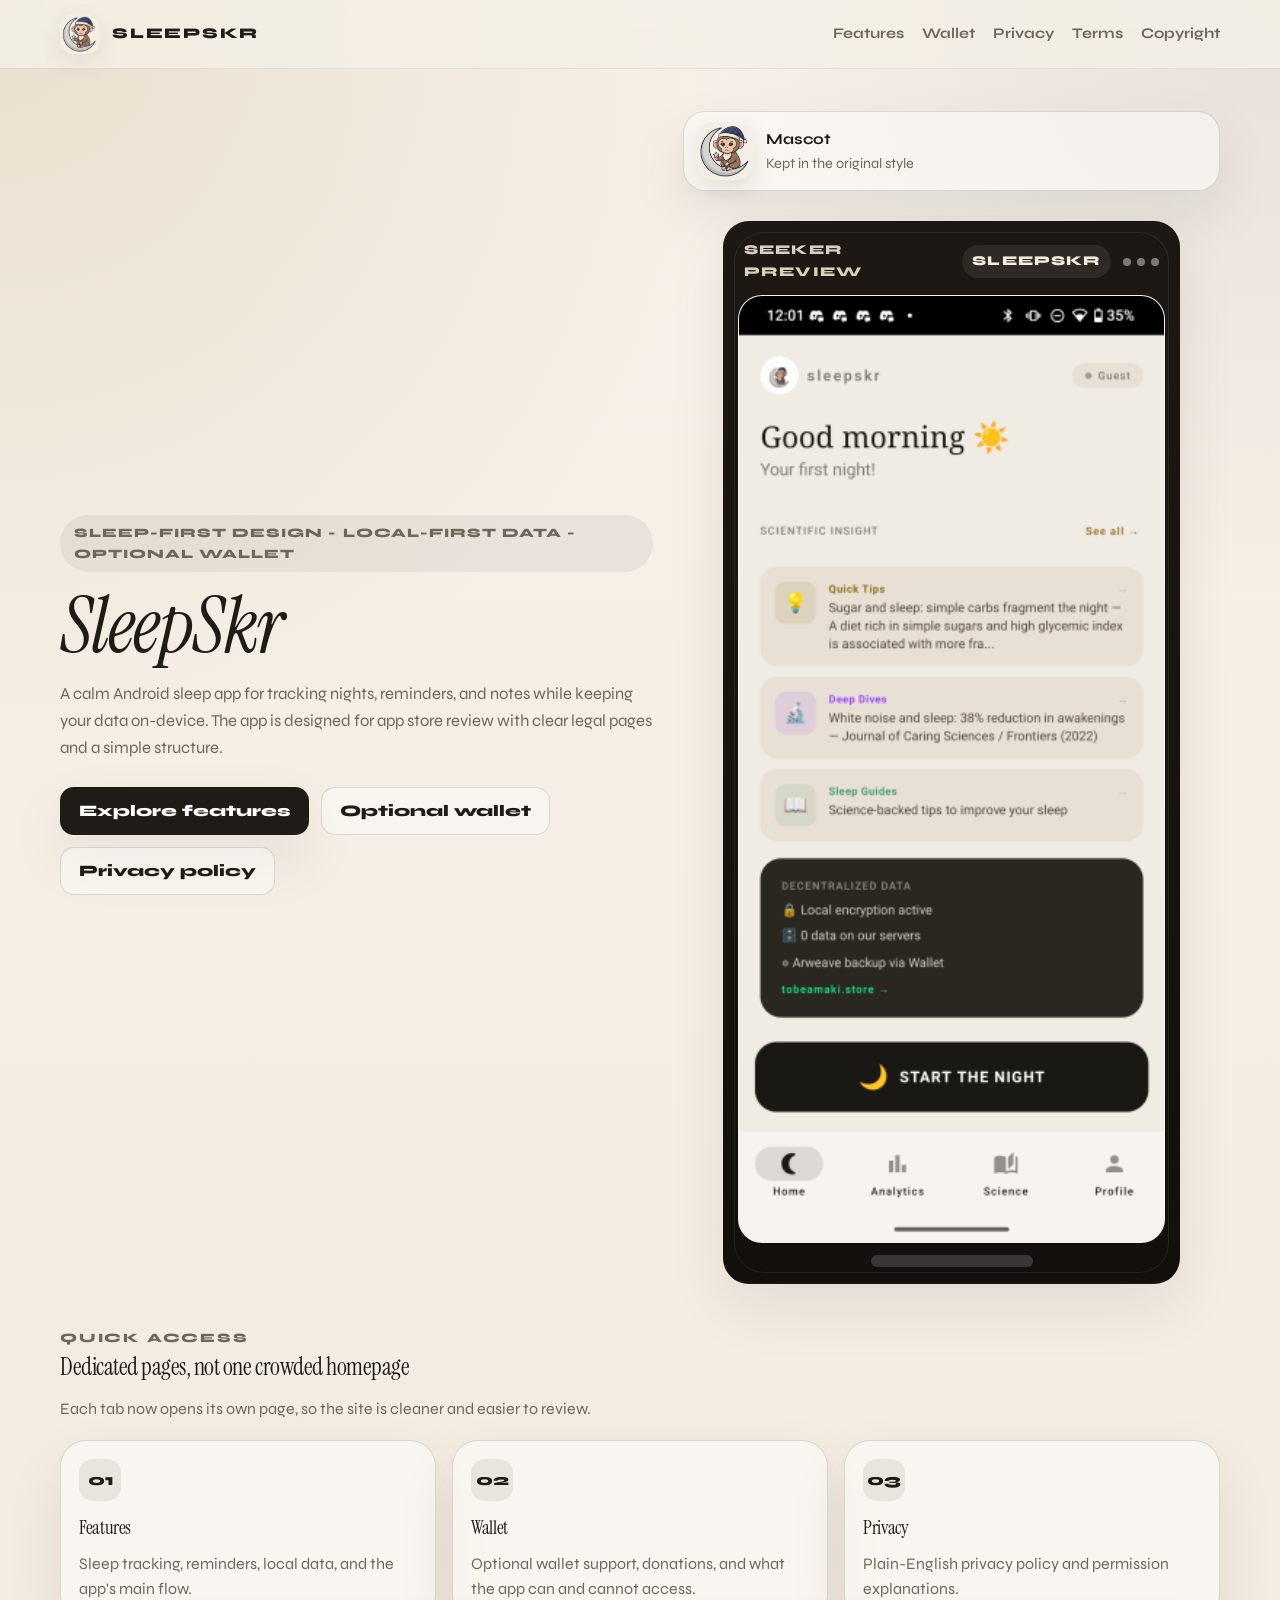
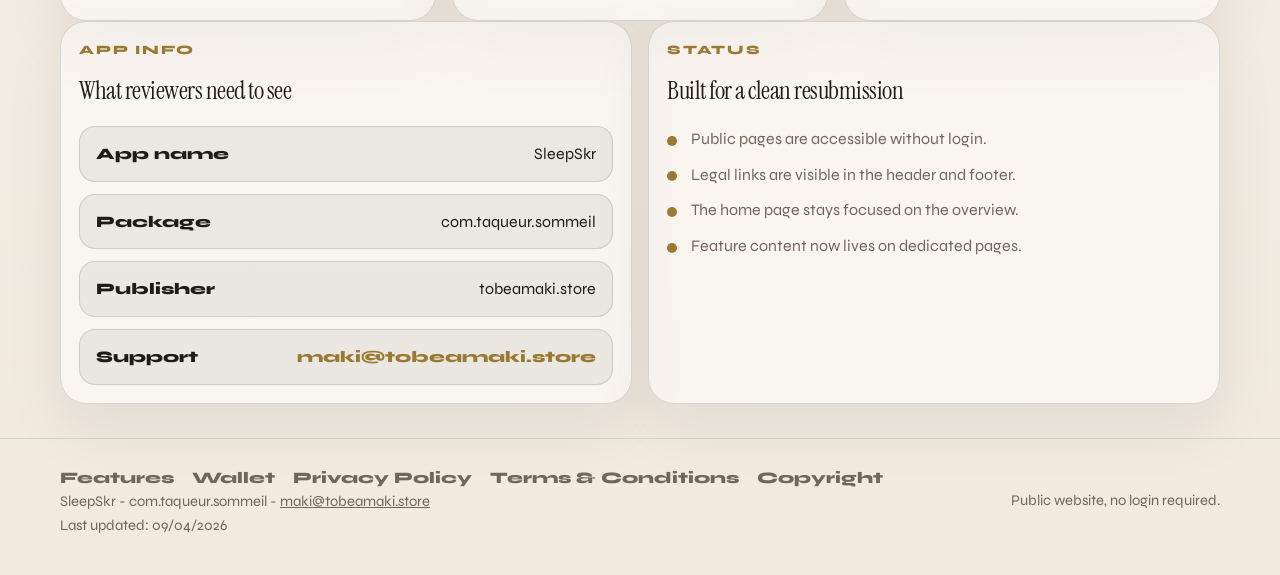
==== commit 4b95cb19: "Add files via upload" ====
--- a/index.html
+++ b/index.html
@@ -1,410 +1,146 @@
 <!DOCTYPE html>
 <html lang="en">
 <head>
-<meta charset="UTF-8">
-<meta name="viewport" content="width=device-width, initial-scale=1.0">
-<title>SleepSkr — Sleep to Learn</title>
-<meta name="description" content="Track your sleep. Unlock daily knowledge. Available on Seeker Mobile Dapp Store.">
-<link rel="preconnect" href="https://fonts.googleapis.com">
-<link href="https://fonts.googleapis.com/css2?family=Syne:wght@400;700;800&family=Instrument+Serif:ital@0;1&display=swap" rel="stylesheet">
-<style>
-*,*::before,*::after{box-sizing:border-box;margin:0;padding:0}
-:root{
-  --bg:#F5F0E8;--bg2:#EDE6D8;--ink:#1A1A1A;--ink2:#5a5248;
-  --card:#EDE6D8;--white:#FFFDF9;--sol:#9945FF;--sol2:#14F195;
-}
-html{scroll-behavior:smooth}
-body{background:var(--bg);color:var(--ink);font-family:'Syne',sans-serif;overflow-x:hidden;line-height:1.6}
-
-/* NAV */
-nav{
-  position:fixed;top:0;left:0;right:0;z-index:100;
-  display:flex;align-items:center;justify-content:space-between;
-  padding:16px 52px;
-  background:rgba(245,240,232,0.9);backdrop-filter:blur(14px);
-  border-bottom:1px solid rgba(26,26,26,0.07);
-}
-.nav-brand{display:flex;align-items:center;gap:10px;text-decoration:none}
-.nav-brand img{width:36px;height:36px;border-radius:50%;object-fit:cover}
-.nav-brand-text{font-size:1rem;font-weight:800;letter-spacing:.08em;text-transform:uppercase;color:var(--ink)}
-.nav-links{display:flex;align-items:center;gap:28px}
-.nav-links a{font-size:.78rem;letter-spacing:.07em;text-transform:uppercase;color:var(--ink2);text-decoration:none;font-weight:700;transition:color .2s}
-.nav-links a:hover{color:var(--ink)}
-.nav-cta{background:var(--ink)!important;color:var(--white)!important;padding:10px 22px;border-radius:100px;font-size:.74rem!important}
-
-/* HERO */
-.hero{
-  min-height:100vh;display:flex;flex-direction:column;align-items:center;justify-content:center;
-  padding:130px 24px 40px;text-align:center;position:relative;overflow:hidden;
-}
-.orb{position:absolute;border-radius:50%;filter:blur(90px);opacity:.11;pointer-events:none;animation:drift 14s ease-in-out infinite alternate}
-.orb1{width:600px;height:600px;background:#9945FF;top:-150px;right:-150px}
-.orb2{width:450px;height:450px;background:#14F195;bottom:-100px;left:-100px;animation-delay:-7s}
-@keyframes drift{from{transform:translate(0,0) scale(1)}to{transform:translate(24px,16px) scale(1.06)}}
-
-.hero-badge{
-  display:inline-flex;align-items:center;gap:8px;
-  background:var(--ink);color:var(--white);
-  padding:7px 18px;border-radius:100px;
-  font-size:.7rem;letter-spacing:.1em;text-transform:uppercase;font-weight:700;
-  margin-bottom:32px;animation:fadeUp .6s ease both;
-}
-.badge-dot{width:6px;height:6px;border-radius:50%;background:var(--sol2);animation:blink 2s ease infinite}
-@keyframes blink{0%,100%{opacity:1;transform:scale(1)}50%{opacity:.4;transform:scale(1.5)}}
-
-.hero-mascot{
-  width:130px;height:130px;border-radius:50%;object-fit:cover;
-  margin-bottom:24px;
-  animation:fadeUp .65s .05s ease both, float 4s ease-in-out infinite;
-  box-shadow:0 16px 48px rgba(26,26,26,0.18);
-  border:3px solid rgba(26,26,26,0.08);
-}
-@keyframes float{0%,100%{transform:translateY(0)}50%{transform:translateY(-10px)}}
-
-.hero h1{
-  font-family:'Instrument Serif',serif;
-  font-size:clamp(4rem,11vw,9.5rem);
-  font-weight:400;line-height:.93;letter-spacing:-.02em;
-  margin-bottom:10px;animation:fadeUp .7s .1s ease both;
-}
-.hero h1 em{font-style:italic}
-.hero-sub{font-size:clamp(1rem,2.2vw,1.2rem);color:var(--ink2);max-width:500px;margin:0 auto 48px;font-weight:400;animation:fadeUp .7s .2s ease both}
-
-.hero-actions{display:flex;gap:14px;flex-wrap:wrap;justify-content:center;animation:fadeUp .7s .3s ease both}
-.btn-primary{
-  display:inline-flex;align-items:center;gap:10px;
-  background:var(--ink);color:var(--white);padding:16px 34px;border-radius:100px;
-  font-family:'Syne',sans-serif;font-size:.85rem;font-weight:700;
-  letter-spacing:.07em;text-transform:uppercase;text-decoration:none;
-  transition:transform .2s,box-shadow .2s;box-shadow:0 6px 28px rgba(26,26,26,0.2);
-}
-.btn-primary:hover{transform:translateY(-2px);box-shadow:0 10px 36px rgba(26,26,26,0.26)}
-.btn-ghost{
-  display:inline-flex;align-items:center;gap:8px;
-  background:transparent;color:var(--ink);padding:16px 28px;border-radius:100px;
-  font-family:'Syne',sans-serif;font-size:.85rem;font-weight:700;
-  letter-spacing:.07em;text-transform:uppercase;text-decoration:none;
-  border:2px solid rgba(26,26,26,0.18);transition:border-color .2s,background .2s;
-}
-.btn-ghost:hover{border-color:var(--ink);background:rgba(26,26,26,0.04)}
-@keyframes fadeUp{from{opacity:0;transform:translateY(22px)}to{opacity:1;transform:translateY(0)}}
-
-/* PILLS */
-.pills{display:flex;flex-wrap:wrap;justify-content:center;gap:10px;padding:28px 24px 80px;animation:fadeUp .7s .45s ease both}
-.pill{display:inline-flex;align-items:center;gap:7px;background:var(--card);border-radius:100px;padding:8px 18px;font-size:.74rem;font-weight:700;letter-spacing:.04em;color:var(--ink2)}
-
-/* SHOWCASE — mockup + screenshot */
-.showcase{
-  display:flex;align-items:center;justify-content:center;gap:60px;
-  max-width:1000px;margin:0 auto;padding:0 24px 100px;flex-wrap:wrap;
-}
-.showcase-text{flex:1;min-width:260px}
-.showcase-label{font-size:.7rem;letter-spacing:.15em;text-transform:uppercase;font-weight:700;color:var(--ink2);margin-bottom:14px}
-.showcase-title{font-family:'Instrument Serif',serif;font-size:clamp(2rem,4vw,3rem);font-weight:400;line-height:1.1;margin-bottom:18px}
-.showcase-desc{font-size:.9rem;color:var(--ink2);line-height:1.8;font-weight:400}
-
-.phone-wrap{
-  position:relative;flex-shrink:0;
-  animation:float 5s ease-in-out infinite;
-}
-.phone-frame{
-  width:220px;
-  border-radius:36px;
-  box-shadow:0 32px 80px rgba(26,26,26,0.3),0 0 0 8px #1A1A1A,0 0 0 10px #2a2a2a;
-  display:block;
-  object-fit:cover;
-}
-.phone-glow{
-  position:absolute;inset:-20px;border-radius:56px;
-  background:radial-gradient(ellipse at 50% 60%,rgba(153,69,255,0.15),transparent 70%);
-  pointer-events:none;z-index:-1;
-}
-
-/* SECTIONS */
-.wrap{max-width:1100px;margin:0 auto;padding:0 24px}
-.section{padding:100px 0}
-.section-label{font-size:.7rem;letter-spacing:.15em;text-transform:uppercase;font-weight:700;color:var(--ink2);margin-bottom:14px}
-.section-title{font-family:'Instrument Serif',serif;font-size:clamp(2rem,5vw,3.6rem);font-weight:400;line-height:1.08;margin-bottom:56px}
-
-/* CONCEPT */
-.concept-grid{display:grid;grid-template-columns:1fr 1fr;gap:3px;background:rgba(26,26,26,0.1);border-radius:20px;overflow:hidden}
-.concept-cell{background:var(--bg);padding:48px 44px;display:flex;flex-direction:column;gap:16px;transition:background .2s}
-.concept-cell:hover{background:var(--card)}
-.concept-num{font-size:3rem;font-weight:800;color:rgba(26,26,26,0.07);line-height:1}
-.concept-icon-img{width:48px;height:48px;border-radius:50%;object-fit:cover;border:2px solid rgba(26,26,26,0.08)}
-.concept-heading{font-size:1.05rem;font-weight:800}
-.concept-body{font-size:.87rem;color:var(--ink2);line-height:1.75;font-weight:400}
-
-/* LOOP */
-.loop-section{
-  background:var(--ink);border-radius:28px;padding:80px 72px;
-  display:grid;grid-template-columns:1fr 1fr;gap:72px;align-items:center;margin:0 24px;
-}
-.loop-label{font-size:.7rem;letter-spacing:.15em;text-transform:uppercase;font-weight:700;color:var(--sol2);margin-bottom:14px}
-.loop-title{font-family:'Instrument Serif',serif;font-size:clamp(2rem,4vw,3rem);font-weight:400;color:var(--white);line-height:1.1;margin-bottom:18px}
-.loop-desc{font-size:.88rem;color:rgba(255,255,255,0.5);line-height:1.8;font-weight:400}
-.loop-steps{display:flex;flex-direction:column;gap:3px}
-.loop-step{display:flex;align-items:flex-start;gap:18px;background:rgba(255,255,255,0.05);border-radius:14px;padding:20px 22px}
-.step-num{width:32px;height:32px;border-radius:50%;background:rgba(255,255,255,0.08);display:flex;align-items:center;justify-content:center;font-size:.7rem;font-weight:800;color:var(--white);flex-shrink:0}
-.step-text strong{display:block;font-size:.86rem;font-weight:800;color:var(--white);margin-bottom:2px}
-.step-text span{font-size:.78rem;color:rgba(255,255,255,0.42)}
-
-/* PRIVACY */
-.privacy-row{display:grid;grid-template-columns:repeat(3,1fr);gap:3px;background:rgba(26,26,26,0.1);border-radius:20px;overflow:hidden}
-.privacy-cell{background:var(--bg);padding:40px 36px}
-.privacy-cell svg{margin-bottom:18px}
-.privacy-cell h3{font-size:.95rem;font-weight:800;margin-bottom:10px}
-.privacy-cell p{font-size:.84rem;color:var(--ink2);line-height:1.72;font-weight:400}
-
-/* SEEKER */
-.seeker-block{
-  border:1.5px solid rgba(26,26,26,0.11);border-radius:24px;padding:60px;
-  display:flex;align-items:center;justify-content:space-between;gap:48px;flex-wrap:wrap;margin:0 24px;
-}
-.seeker-badge{
-  display:inline-flex;align-items:center;gap:8px;
-  background:linear-gradient(135deg,#9945FF14,#14F19514);
-  border:1px solid #9945FF2a;padding:6px 16px;border-radius:100px;
-  font-size:.7rem;font-weight:700;letter-spacing:.09em;text-transform:uppercase;color:#8833EE;margin-bottom:18px;
-}
-.seeker-title{font-size:1.7rem;font-weight:800;margin-bottom:10px}
-.seeker-desc{font-size:.87rem;color:var(--ink2);line-height:1.75;max-width:420px;font-weight:400}
-.seeker-stats{display:flex;flex-direction:column;gap:20px;min-width:160px}
-.stat-val{font-size:1.8rem;font-weight:800;line-height:1}
-.stat-label{font-size:.7rem;font-weight:700;letter-spacing:.08em;text-transform:uppercase;color:var(--ink2);margin-top:3px}
-
-/* CTA */
-.cta-section{text-align:center;padding:100px 24px}
-.cta-mascot{width:90px;height:90px;border-radius:50%;object-fit:cover;margin:0 auto 28px;display:block;box-shadow:0 12px 40px rgba(26,26,26,0.18);border:3px solid rgba(26,26,26,0.08)}
-.cta-title{font-family:'Instrument Serif',serif;font-size:clamp(2.5rem,7vw,5rem);font-weight:400;line-height:1;margin-bottom:14px}
-.cta-sub{font-size:.95rem;color:var(--ink2);margin-bottom:40px;font-weight:400}
-.cta-note{margin-top:22px;font-size:.76rem;color:var(--ink2);font-weight:400}
-.cta-note a{color:var(--ink2);text-decoration:underline}
-
-/* FOOTER */
-footer{
-  border-top:1px solid rgba(26,26,26,0.09);padding:44px 52px;
-  display:flex;align-items:center;justify-content:space-between;flex-wrap:wrap;gap:20px;
-  font-size:.76rem;color:var(--ink2);font-weight:700;
-}
-.footer-brand{display:flex;align-items:center;gap:10px}
-.footer-brand img{width:30px;height:30px;border-radius:50%;object-fit:cover}
-.footer-links{display:flex;gap:24px;flex-wrap:wrap}
-.footer-links a{color:var(--ink2);text-decoration:none;transition:color .2s}
-.footer-links a:hover{color:var(--ink)}
-
-/* DONATION */
-.donation-grid{background:var(--ink);border-radius:28px;padding:72px;display:grid;grid-template-columns:1fr 1fr;gap:64px;align-items:start}
-
-@media(max-width:900px){
-  nav{padding:14px 20px}
-  .nav-links{display:none}
-  .concept-grid,.loop-section,.privacy-row,.donation-grid{grid-template-columns:1fr}
-  .donation-grid{padding:36px 28px;gap:32px}
-  .loop-section{padding:48px 28px;gap:40px}
-  .seeker-block{padding:36px 28px}
-  .showcase{gap:40px}
-  footer{padding:32px 20px;flex-direction:column;align-items:flex-start}
-}
-</style>
+  <meta charset="UTF-8" />
+  <meta name="viewport" content="width=device-width, initial-scale=1.0" />
+  <title>SleepSkr | Calm sleep tracking for Android</title>
+  <meta name="description" content="SleepSkr is a calm, local-first sleep app for Android with optional wallet support, no ads, and no tracking." />
+  <link rel="preconnect" href="https://fonts.googleapis.com" />
+  <link rel="preconnect" href="https://fonts.gstatic.com" crossorigin />
+  <link href="https://fonts.googleapis.com/css2?family=Instrument+Serif:ital@0;1&family=Syne:wght@400;500;600;700;800&display=swap" rel="stylesheet" />
+  <link rel="stylesheet" href="styles.css" />
 </head>
 <body>
+  <header class="topbar">
+    <div class="shell">
+      <a class="brand" href="index.html" aria-label="SleepSkr home">
+        <img src="mascot.png" alt="" aria-hidden="true" />
+        SleepSkr
+      </a>
+      <nav class="nav" aria-label="Primary">
+        <a href="features.html">Features</a>
+        <a href="wallet.html">Wallet</a>
+        <a href="privacy-policy.html">Privacy</a>
+        <a href="terms.html">Terms</a>
+        <a href="copyright.html">Copyright</a>
+      </nav>
+    </div>
+  </header>
 
-<nav>
-  <a class="nav-brand" href="index.html">
-    <img src="[data-uri]" alt="SleepSkr mascot">
-    <span class="nav-brand-text">SleepSkr</span>
-  </a>
-  <div class="nav-links">
-    <a href="#concept">How it works</a>
-    <a href="#privacy">Privacy</a>
-    <a href="#seeker">Availability</a>
-    <a href="#download" class="nav-cta">Get the app</a>
-  </div>
-</nav>
+  <main>
+    <section class="hero">
+      <div class="shell hero-grid">
+        <div>
+          <div class="eyebrow">Sleep-first design - local-first data - optional wallet</div>
+          <h1>SleepSkr</h1>
+          <p class="lede">
+            A calm Android sleep app for tracking nights, reminders, and notes while keeping your data on-device.
+            The app is designed for app store review with clear legal pages and a simple structure.
+          </p>
+          <div class="cta-row">
+            <a class="button primary" href="features.html">Explore features</a>
+            <a class="button secondary" href="wallet.html">Optional wallet</a>
+            <a class="button secondary" href="privacy-policy.html">Privacy policy</a>
+          </div>
+        </div>
 
-<section class="hero">
-  <div class="orb orb1"></div>
-  <div class="orb orb2"></div>
-  <div class="hero-badge"><span class="badge-dot"></span>Now on Seeker Mobile · Dapp Store</div>
-  <img class="hero-mascot" src="[data-uri]" alt="SleepSkr">
-  <h1>Sleep<br><em>to</em><br>Learn.</h1>
-  <p class="hero-sub">Track your nights. Unlock daily knowledge. Build habits that compound — one well-slept night at a time.</p>
-  <div class="hero-actions">
-    <a href="#download" class="btn-primary">
-      <svg width="16" height="16" viewBox="0 0 24 24" fill="none" stroke="currentColor" stroke-width="2.5"><path d="M12 5v14M5 12l7 7 7-7"/></svg>
-      Get on Seeker
-    </a>
-    <a href="#concept" class="btn-ghost">How it works</a>
-  </div>
-</section>
+        <div class="hero-visual" aria-label="SleepSkr visual preview">
+          <div class="mascot-chip">
+            <img src="mascot.png" alt="SleepSkr mascot illustration" />
+            <div>
+              <strong>Mascot</strong>
+              <span>Kept in the original style</span>
+            </div>
+          </div>
 
-<div class="pills">
-  <div class="pill">🌙 Daily content unlocks</div>
-  <div class="pill">🧬 Circadian science</div>
-  <div class="pill">🔒 100% local — no account</div>
-  <div class="pill">⛓️ Solana Mobile · Seeker</div>
-  <div class="pill">🌐 EN · FR · ZH · RU</div>
-</div>
-
-<!-- SHOWCASE: text + real screenshot -->
-<div class="showcase">
-  <div class="showcase-text">
-    <div class="showcase-label">The app</div>
-    <div class="showcase-title">Minimal by design.<br>Powerful by habit.</div>
-    <p class="showcase-desc">A calm beige interface built for the moments before sleep and right after waking up. No distractions, no onboarding maze — just tap and start your night.</p>
-  </div>
-  <div class="phone-wrap">
-    <div class="phone-glow"></div>
-    <img class="phone-frame" src="[data-uri]" alt="SleepSkr app screenshot">
-  </div>
-</div>
-
-<!-- CONCEPT -->
-<div id="concept" class="wrap">
-  <div class="section">
-    <div class="section-label">The idea</div>
-    <div class="section-title">Sleep is your most<br>underused study tool.</div>
-    <div class="concept-grid">
-      <div class="concept-cell">
-        <div class="concept-num">01</div>
-        <img class="concept-icon-img" src="[data-uri]" alt="">
-        <div class="concept-heading">Track your sleep</div>
-        <div class="concept-body">Log bedtime, wake time, quality, dreams and mood in 30 seconds. SleepSkr computes a nightly score based on real circadian rhythm science.</div>
-      </div>
-      <div class="concept-cell">
-        <div class="concept-num">02</div>
-        <svg width="48" height="48" viewBox="0 0 48 48" fill="none"><circle cx="24" cy="24" r="23" fill="#EDE6D8"/><path d="M24 14v20" stroke="#1A1A1A" stroke-width="2" stroke-linecap="round"/><path d="M12 13h12l-1.5 19H12V13z" fill="#1A1A1A" opacity=".12" stroke="#1A1A1A" stroke-width="1.6" stroke-linejoin="round"/><path d="M36 13H24l1.5 19H36V13z" fill="#1A1A1A" opacity=".06" stroke="#1A1A1A" stroke-width="1.6" stroke-linejoin="round"/><path d="M15 19h8M15 22.5h5.5" stroke="#1A1A1A" stroke-width="1.5" stroke-linecap="round"/></svg>
-        <div class="concept-heading">Unlock daily content</div>
-        <div class="concept-body">Each logged night unlocks new educational content — sleep science, cognitive performance, habit systems. Sleep consistently, learn consistently.</div>
-      </div>
-      <div class="concept-cell">
-        <div class="concept-num">03</div>
-        <svg width="48" height="48" viewBox="0 0 48 48" fill="none"><circle cx="24" cy="24" r="23" fill="#EDE6D8"/><path d="M24 11s-10 7.5-10 15a10 10 0 0 0 20 0c0-4-2.5-7.5-2.5-7.5s-1.5 3.5-3.5 5C26 20 24 11 24 11z" fill="#1A1A1A" opacity=".85"/></svg>
-        <div class="concept-heading">Build your streak</div>
-        <div class="concept-body">Consistency is tracked up to 90 days with progressive thresholds. The further you go, the richer the content you unlock on the Science screen.</div>
-      </div>
-      <div class="concept-cell">
-        <div class="concept-num">04</div>
-        <svg width="48" height="48" viewBox="0 0 48 48" fill="none"><circle cx="24" cy="24" r="23" fill="#EDE6D8"/><rect x="12" y="30" width="6" height="8" rx="2" fill="#1A1A1A" opacity=".25"/><rect x="21" y="23" width="6" height="15" rx="2" fill="#1A1A1A" opacity=".55"/><rect x="30" y="15" width="6" height="23" rx="2" fill="#1A1A1A"/></svg>
-        <div class="concept-heading">Understand your patterns</div>
-        <div class="concept-body">Global score, deep sleep estimation, cycle count and quality trends — all computed locally on your device. No data ever leaves your phone.</div>
-      </div>
-    </div>
-  </div>
-</div>
-
-<!-- LOOP -->
-<div class="loop-section">
-  <div>
-    <div class="loop-label">The daily loop</div>
-    <div class="loop-title">One habit.<br>Infinite returns.</div>
-    <p class="loop-desc">SleepSkr turns your nightly routine into a compounding knowledge engine. Every well-slept night adds one more unlock to your learning path.</p>
-  </div>
-  <div class="loop-steps">
-    <div class="loop-step"><div class="step-num">1</div><div class="step-text"><strong>Tap "I'm going to sleep"</strong><span>SleepSkr timestamps your bedtime. Session starts.</span></div></div>
-    <div class="loop-step"><div class="step-num">2</div><div class="step-text"><strong>Wake up — tap "I woke up"</strong><span>Rate quality, mood, dreams. Takes 30 seconds.</span></div></div>
-    <div class="loop-step"><div class="step-num">3</div><div class="step-text"><strong>Proof of Sleep validated</strong><span>Your nightly score is computed. Streak updated.</span></div></div>
-    <div class="loop-step"><div class="step-num">4</div><div class="step-text"><strong>New content unlocked</strong><span>A fresh card appears on the Science screen.</span></div></div>
-  </div>
-</div>
-
-<!-- PRIVACY -->
-<div id="privacy" class="wrap">
-  <div class="section">
-    <div class="section-label">Privacy by design</div>
-    <div class="section-title">Your data stays<br><em style="font-style:italic;">on your phone.</em></div>
-    <div class="privacy-row">
-      <div class="privacy-cell">
-        <svg width="40" height="40" viewBox="0 0 40 40" fill="none"><rect x="8" y="18" width="24" height="16" rx="4" fill="#1A1A1A"/><path d="M13 18v-5a7 7 0 0 1 14 0v5" stroke="#1A1A1A" stroke-width="2.2" stroke-linecap="round"/><circle cx="20" cy="26" r="2.5" fill="#F5F0E8"/></svg>
-        <h3>Zero data collection</h3>
-        <p>No analytics, no crash reporting, no telemetry. Nothing is ever sent anywhere. Your sleep data is yours alone.</p>
-      </div>
-      <div class="privacy-cell">
-        <svg width="40" height="40" viewBox="0 0 40 40" fill="none"><rect x="10" y="5" width="20" height="30" rx="4" stroke="#1A1A1A" stroke-width="2.2"/><circle cx="20" cy="30" r="1.5" fill="#1A1A1A"/><path d="M14 12h12M14 16.5h8" stroke="#1A1A1A" stroke-width="1.8" stroke-linecap="round"/></svg>
-        <h3>Local storage only</h3>
-        <p>All data lives in a Room Database on your device. No internet required. Works fully offline. Uninstall = data gone.</p>
-      </div>
-      <div class="privacy-cell">
-        <svg width="40" height="40" viewBox="0 0 40 40" fill="none"><rect x="5" y="13" width="30" height="18" rx="4" stroke="#1A1A1A" stroke-width="2.2"/><path d="M5 19h30" stroke="#1A1A1A" stroke-width="1.8"/><circle cx="30" cy="24" r="3.5" fill="#9945FF" opacity=".5"/><path d="M10 8h16" stroke="#1A1A1A" stroke-width="1.8" stroke-linecap="round" opacity=".25"/></svg>
-        <h3>Wallet is optional</h3>
-        <p>Solana Mobile wallet is 100% opt-in. Reads your public address only. If you choose to donate SOL, that is a real Mainnet transaction you review and approve inside your wallet — never automatic, never hidden.</p>
-      </div>
-    </div>
-  </div>
-</div>
-
-<!-- SEEKER -->
-<div id="seeker" class="seeker-block">
-  <div>
-    <div class="seeker-badge">⬡ Solana Mobile · Seeker</div>
-    <div class="seeker-title">Available on<br>Seeker Mobile</div>
-    <p class="seeker-desc">SleepSkr is distributed exclusively through the <strong><a href="https://solanamobile.com" target="_blank" style="color:var(--sol);text-decoration:none">Seeker Mobile Dapp Store</a></strong>. Built for the Solana Mobile ecosystem — compatible with any Android 10+ device running Android 10 or above.</p>
-  </div>
-  <div class="seeker-stats">
-    <div><div class="stat-val">4</div><div class="stat-label">Languages</div></div>
-    <div><div class="stat-val">100%</div><div class="stat-label">Local · No cloud</div></div>
-    <div><div class="stat-val">Free</div><div class="stat-label">No subscription</div></div>
-  </div>
-</div>
-
-<!-- DONATION -->
-<div class="section">
-  <div class="wrap">
-    <div class="donation-grid">
-      <div>
-        <div style="font-size:.7rem;letter-spacing:.15em;text-transform:uppercase;font-weight:700;color:var(--sol2);margin-bottom:14px">Support the developer</div>
-        <div style="font-family:'Instrument Serif',serif;font-size:clamp(2rem,4vw,3rem);font-weight:400;color:#F5F0E8;line-height:1.1;margin-bottom:18px">Your wallet<br><em>has a purpose.</em></div>
-        <p style="font-size:.88rem;color:rgba(255,255,255,0.5);line-height:1.8;font-weight:400;margin-bottom:28px">Connecting a Solana wallet isn't just for identity — it unlocks the ability to send a voluntary SOL tip directly from the Profile screen. No subscription, no obligation. Every tip goes straight to the developer.</p>
-        <div style="background:rgba(255,255,255,0.05);border:1px solid rgba(255,255,255,0.1);border-radius:14px;padding:18px 22px;margin-bottom:20px">
-          <div style="font-size:.65rem;font-weight:700;letter-spacing:.12em;text-transform:uppercase;color:rgba(255,255,255,.3);margin-bottom:8px">Developer wallet address · Solana Mainnet</div>
-          <div style="font-family:'Courier New',monospace;font-size:.78rem;color:var(--sol2);word-break:break-all;line-height:1.6">DTgGZkL2EkF9H3w9KTMDS2DAiPETyjeUzkUq52pZxRWs</div>
-        </div>
-        <p style="font-size:.76rem;color:rgba(255,255,255,0.28);line-height:1.7;font-weight:400">Donations are real Mainnet transactions. Once signed and broadcast they are irreversible and publicly visible on the Solana blockchain. You review and approve every transaction inside your wallet app before it is sent.</p>
-      </div>
-      <div style="display:flex;flex-direction:column;gap:3px">
-        <div class="loop-step"><div class="step-num">1</div><div class="step-text"><strong>Connect your wallet</strong><span>Open the Profile tab. Tap Connect. Authorize via MWA 2.0 — only your public address is read.</span></div></div>
-        <div class="loop-step"><div class="step-num">2</div><div class="step-text"><strong>Choose an amount</strong><span>Select a preset SOL amount or enter a custom one. Completely voluntary, no minimum.</span></div></div>
-        <div class="loop-step"><div class="step-num">3</div><div class="step-text"><strong>Review in your wallet</strong><span>The app builds the transaction and sends it to your wallet app. You see the exact amount before signing.</span></div></div>
-        <div class="loop-step"><div class="step-num">4</div><div class="step-text"><strong>Confirmed on-chain</strong><span>Once broadcast to Solana Mainnet the transaction is final and publicly visible on the blockchain.</span></div></div>
-        <div style="margin-top:12px;background:rgba(20,241,149,0.06);border:1px solid rgba(20,241,149,0.15);border-radius:14px;padding:16px 20px">
-          <div style="font-size:.72rem;font-weight:700;letter-spacing:.08em;text-transform:uppercase;color:var(--sol2);margin-bottom:6px">Compatible wallets</div>
-          <div style="font-size:.8rem;color:rgba(255,255,255,0.45);line-height:1.7">Seeker · Jupiter · Solflare · any wallet supporting <a href="https://solanamobile.com" target="_blank" style="color:var(--sol2);text-decoration:none">Solana Mobile MWA 2.0</a></div>
+          <figure class="phone-mockup">
+            <div class="phone-topbar" aria-hidden="true">
+              <span>Seeker preview</span>
+              <span class="phone-badge">SleepSkr</span>
+              <span class="phone-dots">
+                <span></span>
+                <span></span>
+                <span></span>
+              </span>
+            </div>
+            <div class="phone-screen">
+              <img src="mainpage.webp" alt="SleepSkr home screen preview" />
+            </div>
+            <div class="phone-homebar" aria-hidden="true"></div>
+          </figure>
         </div>
       </div>
+    </section>
+
+    <section>
+      <div class="shell">
+        <div class="section-head">
+          <p class="section-kicker">Quick access</p>
+          <h2>Dedicated pages, not one crowded homepage</h2>
+          <p>Each tab now opens its own page, so the site is cleaner and easier to review.</p>
+        </div>
+        <div class="grid three">
+          <a class="card" href="features.html">
+            <div class="icon">01</div>
+            <h3>Features</h3>
+            <p>Sleep tracking, reminders, local data, and the app's main flow.</p>
+          </a>
+          <a class="card" href="wallet.html">
+            <div class="icon">02</div>
+            <h3>Wallet</h3>
+            <p>Optional wallet support, donations, and what the app can and cannot access.</p>
+          </a>
+          <a class="card" href="privacy-policy.html">
+            <div class="icon">03</div>
+            <h3>Privacy</h3>
+            <p>Plain-English privacy policy and permission explanations.</p>
+          </a>
+        </div>
+      </div>
+    </section>
+
+    <section>
+      <div class="shell two-col">
+        <div class="panel">
+          <p class="section-kicker">App info</p>
+          <h2>What reviewers need to see</h2>
+          <div class="meta-box">
+            <div class="meta-row"><strong>App name</strong><span>SleepSkr</span></div>
+            <div class="meta-row"><strong>Package</strong><span>com.taqueur.sommeil</span></div>
+            <div class="meta-row"><strong>Publisher</strong><span>tobeamaki.store</span></div>
+            <div class="meta-row"><strong>Support</strong><a href="mailto:maki@tobeamaki.store">maki@tobeamaki.store</a></div>
+          </div>
+        </div>
+
+        <div class="panel">
+          <p class="section-kicker">Status</p>
+          <h2>Built for a clean resubmission</h2>
+          <ul class="list">
+            <li>Public pages are accessible without login.</li>
+            <li>Legal links are visible in the header and footer.</li>
+            <li>The home page stays focused on the overview.</li>
+            <li>Feature content now lives on dedicated pages.</li>
+          </ul>
+        </div>
+      </div>
+    </section>
+  </main>
+
+  <footer class="footer">
+    <div class="shell footer-grid">
+      <div>
+        <div class="footer-links">
+          <a href="features.html">Features</a>
+          <a href="wallet.html">Wallet</a>
+          <a href="privacy-policy.html">Privacy Policy</a>
+          <a href="terms.html">Terms &amp; Conditions</a>
+          <a href="copyright.html">Copyright</a>
+        </div>
+        <div class="fineprint">SleepSkr - com.taqueur.sommeil - <a href="mailto:maki@tobeamaki.store">maki@tobeamaki.store</a></div>
+        <div class="fineprint">Last updated: 09/04/2026</div>
+      </div>
+      <div class="fineprint">Public website, no login required.</div>
     </div>
-  </div>
-</div>
-
-<!-- CTA -->
-<div id="download" class="cta-section">
-  <img class="cta-mascot" src="[data-uri]" alt="SleepSkr">
-  <div class="cta-title">Start your first night.</div>
-  <p class="cta-sub">Available now on the Seeker Mobile Dapp Store. Free.</p>
-  <div style="display:flex;gap:14px;justify-content:center;flex-wrap:wrap">
-    <a href="https://solanamobile.com" target="_blank" class="btn-primary">
-      <svg width="16" height="16" viewBox="0 0 24 24" fill="none" stroke="currentColor" stroke-width="2.5"><path d="M12 5v14M5 12l7 7 7-7"/></svg>
-      Open Seeker Dapp Store
-    </a>
-  </div>
-  <p class="cta-note">Search <strong>"SleepSkr"</strong> in the Dapp Store &nbsp;·&nbsp; Android 10+ &nbsp;·&nbsp; <a href="privacy-policy.html">Privacy Policy</a> &nbsp;·&nbsp; <a href="copyright.html">Copyright</a></p>
-</div>
-
-<footer>
-  <div class="footer-brand">
-    <img src="[data-uri]" alt="SleepSkr">
-    <div>
-      <div style="font-size:.85rem;font-weight:800;letter-spacing:.07em">SLEEPSKR</div>
-      <div style="font-weight:400;font-size:.7rem;color:var(--ink2)">by <a href="https://tobeamaki.store" style="color:var(--ink2)">tobeamaki.store</a></div>
-    </div>
-  </div>
-  <div class="footer-links">
-    <a href="privacy-policy.html">Privacy Policy</a>
-    <a href="copyright.html">Copyright</a>
-    <a href="mailto:maki@tobeamaki.store">Contact</a>
-    <a href="https://discord.gg/VRS2jDn2YT">Discord</a>
-  </div>
-  <div style="font-weight:400">© 2026 tobeamaki.store</div>
-</footer>
+  </footer>
 </body>
 </html>
--- a/styles.css
+++ b/styles.css
@@ -0,0 +1,575 @@
+:root {
+  --bg: #f5efe6;
+  --bg-soft: #faf6ef;
+  --card: #e9dfd0;
+  --card-soft: #f2eadf;
+  --ink: #1f1b16;
+  --muted: #70675c;
+  --accent: #9a7a32;
+  --accent-soft: #d4c29a;
+  --border: rgba(31, 27, 22, 0.14);
+  --shadow: 0 24px 60px rgba(31, 27, 22, 0.08);
+  --radius: 26px;
+}
+
+* { box-sizing: border-box; }
+html { scroll-behavior: smooth; }
+body {
+  margin: 0;
+  color: var(--ink);
+  overflow-x: hidden;
+  background:
+    radial-gradient(circle at top left, rgba(154, 122, 50, 0.15), transparent 30%),
+    radial-gradient(circle at right top, rgba(31, 27, 22, 0.08), transparent 24%),
+    linear-gradient(180deg, #f7f1e9 0%, #f2eadf 100%);
+  font-family: "Syne", system-ui, sans-serif;
+  line-height: 1.6;
+}
+a { color: inherit; }
+img { max-width: 100%; display: block; }
+.shell { width: min(1160px, calc(100% - 32px)); margin: 0 auto; }
+.topbar {
+  position: sticky;
+  top: 0;
+  z-index: 20;
+  backdrop-filter: blur(18px);
+  background: rgba(245, 239, 230, 0.82);
+  border-bottom: 1px solid rgba(31, 27, 22, 0.08);
+}
+.topbar .shell {
+  display: flex;
+  align-items: center;
+  justify-content: space-between;
+  gap: 16px;
+  padding: 14px 0;
+}
+.brand {
+  display: inline-flex;
+  align-items: center;
+  gap: 12px;
+  min-width: 0;
+  text-decoration: none;
+  font-size: 0.92rem;
+  font-weight: 800;
+  letter-spacing: 0.12em;
+  text-transform: uppercase;
+}
+.brand-mark {
+  width: 40px;
+  height: 40px;
+  border-radius: 14px;
+  background:
+    radial-gradient(circle at 30% 30%, rgba(255, 255, 255, 0.55), transparent 32%),
+    linear-gradient(145deg, #1f1b16, #5d4c2f);
+  box-shadow:
+    inset 0 1px 0 rgba(255, 255, 255, 0.22),
+    0 10px 24px rgba(31, 27, 22, 0.16);
+  flex: 0 0 auto;
+}
+.brand img {
+  width: 40px;
+  height: 40px;
+  border-radius: 14px;
+  object-fit: cover;
+  background: #fff;
+  box-shadow: 0 8px 24px rgba(31, 27, 22, 0.08);
+}
+.nav {
+  display: flex;
+  flex-wrap: wrap;
+  justify-content: flex-end;
+  align-items: center;
+  gap: 14px 18px;
+  font-size: 0.92rem;
+  min-width: 0;
+}
+.nav a {
+  text-decoration: none;
+  color: var(--muted);
+  font-weight: 700;
+  white-space: nowrap;
+  overflow-wrap: anywhere;
+}
+.nav a[aria-current="page"] {
+  color: var(--ink);
+}
+.nav a:hover { color: var(--ink); }
+.hero { padding: 42px 0 18px; }
+.hero-grid {
+  display: grid;
+  grid-template-columns: 1.05fr 0.95fr;
+  gap: 30px;
+  align-items: center;
+}
+.eyebrow {
+  display: inline-flex;
+  align-items: center;
+  gap: 8px;
+  padding: 8px 14px;
+  border-radius: 999px;
+  background: rgba(31, 27, 22, 0.06);
+  color: var(--muted);
+  font-size: 0.8rem;
+  font-weight: 800;
+  letter-spacing: 0.08em;
+  text-transform: uppercase;
+}
+h1, h2, h3 {
+  margin: 0;
+  font-family: "Instrument Serif", Georgia, serif;
+  font-weight: 400;
+  letter-spacing: -0.02em;
+}
+h1 {
+  font-size: clamp(3rem, 6vw, 5.4rem);
+  line-height: 0.95;
+  margin-top: 18px;
+  max-width: 8ch;
+  font-style: italic;
+}
+.lede {
+  margin: 18px 0 0;
+  max-width: 60ch;
+  color: var(--muted);
+  font-size: 1.04rem;
+}
+.cta-row {
+  display: flex;
+  flex-wrap: wrap;
+  gap: 12px;
+  margin-top: 26px;
+}
+.button {
+  display: inline-flex;
+  align-items: center;
+  justify-content: center;
+  min-height: 48px;
+  padding: 0 18px;
+  border-radius: 14px;
+  text-decoration: none;
+  font-weight: 800;
+  border: 1px solid transparent;
+}
+.button.primary {
+  background: #1f1b16;
+  color: #fff;
+  box-shadow: var(--shadow);
+}
+.button.secondary {
+  background: rgba(255, 255, 255, 0.38);
+  border-color: var(--border);
+  color: var(--ink);
+}
+.hero-stack {
+  display: grid;
+  gap: 16px;
+  min-width: 0;
+}
+.hero-card,
+.panel,
+.card,
+.page-card,
+.summary,
+.callout,
+.feature-spot,
+.showcase,
+.phone-mockup {
+  background: rgba(255, 255, 255, 0.48);
+  border: 1px solid var(--border);
+  border-radius: var(--radius);
+  box-shadow: var(--shadow);
+}
+.hero-card {
+  overflow: hidden;
+}
+.hero-visual {
+  display: grid;
+  gap: 14px;
+  min-width: 0;
+}
+.mascot-chip {
+  display: flex;
+  align-items: center;
+  gap: 12px;
+  padding: 10px 12px;
+  border-radius: 22px;
+  background: rgba(255, 255, 255, 0.46);
+  border: 1px solid var(--border);
+  box-shadow: var(--shadow);
+  min-width: 0;
+}
+.mascot-chip img {
+  width: 58px;
+  height: 58px;
+  border-radius: 18px;
+  object-fit: cover;
+  background: #fff;
+  box-shadow: 0 10px 24px rgba(31, 27, 22, 0.1);
+  flex: 0 0 auto;
+}
+.mascot-chip strong,
+.mascot-chip span {
+  display: block;
+  overflow-wrap: anywhere;
+}
+.mascot-chip strong {
+  font-size: 0.95rem;
+}
+.mascot-chip span {
+  color: var(--muted);
+  font-size: 0.9rem;
+}
+.phone-mockup {
+  position: relative;
+  overflow: hidden;
+  padding: 14px;
+  background: linear-gradient(180deg, #1d1814 0%, #120f0d 100%);
+  border-color: rgba(31, 27, 22, 0.24);
+}
+.phone-mockup::before {
+  content: "";
+  position: absolute;
+  inset: 10px;
+  border-radius: 30px;
+  border: 1px solid rgba(255, 255, 255, 0.08);
+  pointer-events: none;
+}
+.phone-topbar {
+  position: relative;
+  z-index: 1;
+  display: flex;
+  align-items: center;
+  justify-content: space-between;
+  gap: 12px;
+  padding: 4px 6px 12px;
+  color: #dacfbf;
+  font-size: 0.84rem;
+  font-weight: 800;
+  letter-spacing: 0.08em;
+  text-transform: uppercase;
+}
+.phone-dots {
+  display: inline-flex;
+  gap: 6px;
+}
+.phone-dots span {
+  width: 8px;
+  height: 8px;
+  border-radius: 999px;
+  background: rgba(255, 255, 255, 0.42);
+}
+.phone-badge {
+  padding: 6px 10px;
+  border-radius: 999px;
+  background: rgba(255, 255, 255, 0.08);
+  color: #f4ecde;
+}
+.phone-screen {
+  position: relative;
+  z-index: 1;
+  border-radius: 24px;
+  overflow: hidden;
+  background: #f5efe6;
+  border: 1px solid rgba(255, 255, 255, 0.08);
+}
+.phone-screen img {
+  width: 100%;
+  height: auto;
+}
+.phone-homebar {
+  position: relative;
+  z-index: 1;
+  width: 38%;
+  height: 12px;
+  margin: 12px auto 2px;
+  border-radius: 999px;
+  background: rgba(255, 255, 255, 0.16);
+}
+.hero-card .meta {
+  display: flex;
+  align-items: center;
+  justify-content: space-between;
+  gap: 12px;
+  padding: 16px 18px 0;
+}
+.meta-badge {
+  display: inline-flex;
+  align-items: center;
+  gap: 8px;
+  padding: 8px 12px;
+  border-radius: 999px;
+  background: rgba(31, 27, 22, 0.08);
+  color: var(--muted);
+  font-size: 0.8rem;
+  font-weight: 800;
+  letter-spacing: 0.08em;
+  text-transform: uppercase;
+}
+.meta-badge::before {
+  content: "";
+  width: 8px;
+  height: 8px;
+  border-radius: 999px;
+  background: var(--accent);
+}
+.hero-caption {
+  padding: 0 18px 18px;
+  color: var(--muted);
+  font-size: 0.93rem;
+}
+.mascot-frame {
+  display: grid;
+  place-items: center;
+  padding: 22px 18px 0;
+}
+.mascot-frame img {
+  width: min(260px, 100%);
+  aspect-ratio: 1 / 1;
+  object-fit: contain;
+  display: block;
+  margin: 0 auto;
+  filter: drop-shadow(0 18px 28px rgba(31, 27, 22, 0.12));
+}
+.section { padding: 28px 0; }
+.section-head { margin-bottom: 18px; }
+.section-kicker {
+  margin: 0 0 10px;
+  color: var(--accent);
+  text-transform: uppercase;
+  font-size: 0.8rem;
+  font-weight: 900;
+  letter-spacing: 0.14em;
+}
+.section-head p {
+  margin: 10px 0 0;
+  color: var(--muted);
+  max-width: 64ch;
+}
+.grid {
+  display: grid;
+  grid-template-columns: repeat(4, minmax(0, 1fr));
+  gap: 16px;
+}
+.grid.three {
+  grid-template-columns: repeat(3, minmax(0, 1fr));
+}
+.card,
+.page-card,
+.panel,
+.callout,
+.feature-spot {
+  display: block;
+  min-width: 0;
+  padding: 18px;
+}
+a.card {
+  color: inherit;
+  text-decoration: none;
+}
+.card .icon {
+  width: 42px;
+  height: 42px;
+  border-radius: 14px;
+  display: grid;
+  place-items: center;
+  background: rgba(31, 27, 22, 0.08);
+  color: var(--ink);
+  font-weight: 900;
+  margin-bottom: 12px;
+}
+.card p { margin: 8px 0 0; color: var(--muted); }
+.two-col {
+  display: grid;
+  grid-template-columns: 1fr 1fr;
+  gap: 16px;
+}
+.page-card h2,
+.panel h2,
+.feature-spot h2 {
+  font-size: 1.55rem;
+  margin-bottom: 10px;
+}
+.list {
+  list-style: none;
+  padding: 0;
+  margin: 16px 0 0;
+  display: grid;
+  gap: 10px;
+}
+.list li {
+  padding-left: 24px;
+  position: relative;
+  color: var(--muted);
+}
+.list li::before {
+  content: "";
+  position: absolute;
+  left: 0;
+  top: 0.6em;
+  width: 10px;
+  height: 10px;
+  border-radius: 999px;
+  background: var(--accent);
+}
+.meta-box {
+  display: grid;
+  gap: 12px;
+  margin-top: 16px;
+}
+.meta-row {
+  display: flex;
+  justify-content: space-between;
+  gap: 16px;
+  flex-wrap: wrap;
+  align-items: flex-start;
+  padding: 14px 16px;
+  border-radius: 16px;
+  background: rgba(31, 27, 22, 0.06);
+  border: 1px solid var(--border);
+  min-width: 0;
+}
+.meta-row strong { font-weight: 800; }
+.meta-row strong,
+.meta-row span,
+.meta-row a {
+  overflow-wrap: anywhere;
+  min-width: 0;
+}
+.meta-row a { color: var(--accent); text-decoration: none; font-weight: 800; }
+.showcase {
+  overflow: hidden;
+  padding: 12px;
+}
+.showcase img {
+  width: 100%;
+  height: auto;
+  border-radius: calc(var(--radius) - 12px);
+  display: block;
+}
+.footer {
+  margin-top: 34px;
+  padding: 26px 0 38px;
+  border-top: 1px solid rgba(31, 27, 22, 0.12);
+}
+.footer-grid {
+  display: flex;
+  flex-wrap: wrap;
+  align-items: center;
+  justify-content: space-between;
+  gap: 14px;
+}
+.footer-links {
+  display: flex;
+  flex-wrap: wrap;
+  gap: 12px 18px;
+}
+.footer-links a {
+  color: var(--muted);
+  text-decoration: none;
+  font-weight: 800;
+}
+.footer-links a:hover { color: var(--ink); }
+.fineprint { color: var(--muted); font-size: 0.92rem; }
+.summary {
+  margin-top: 18px;
+  padding: 18px;
+}
+.summary p { margin: 0; color: var(--ink); font-weight: 700; }
+.callout {
+  margin-top: 18px;
+}
+.section.two-col > * {
+  min-width: 0;
+}
+.split-note {
+  margin-top: 12px;
+  color: var(--muted);
+}
+.page-shell {
+  padding: 32px 0 12px;
+}
+.page {
+  padding: 28px;
+}
+.perm-list {
+  display: grid;
+  gap: 12px;
+  list-style: none;
+  padding: 0;
+  margin: 0;
+}
+.perm {
+  background: rgba(255,255,255,.42);
+  border: 1px solid var(--border);
+  border-radius: 18px;
+  padding: 18px;
+  min-width: 0;
+}
+.perm .name {
+  display: flex;
+  flex-wrap: wrap;
+  gap: 10px;
+  align-items: center;
+  font-weight: 800;
+  color: var(--ink);
+  margin-bottom: 8px;
+  word-break: break-word;
+  overflow-wrap: anywhere;
+}
+.badge {
+  display: inline-flex;
+  align-items: center;
+  padding: 5px 10px;
+  border-radius: 999px;
+  font-size: 0.76rem;
+  font-weight: 900;
+  letter-spacing: 0.08em;
+  text-transform: uppercase;
+  background: rgba(31, 27, 22, 0.08);
+  color: var(--muted);
+}
+.badge.soft { background: rgba(154, 122, 50, 0.12); color: var(--accent); }
+.badge.warn { background: rgba(31, 27, 22, 0.06); color: #877b6b; }
+.subtle-link {
+  color: var(--accent);
+  text-decoration: none;
+  font-weight: 800;
+  overflow-wrap: anywhere;
+}
+.feature-list {
+  list-style: none;
+  padding: 0;
+  margin: 0;
+  display: grid;
+  gap: 14px;
+}
+.feature-list li {
+  padding: 14px 16px;
+  border-radius: 16px;
+  background: rgba(31, 27, 22, 0.05);
+  border: 1px solid var(--border);
+  color: var(--muted);
+  min-width: 0;
+  overflow-wrap: anywhere;
+}
+.feature-list strong {
+  display: block;
+  color: var(--ink);
+  margin-bottom: 4px;
+}
+.page-hero {
+  padding-top: 18px;
+}
+.page-hero .lede {
+  max-width: 68ch;
+}
+.mobile-hide {
+  display: block;
+}
+@media (max-width: 960px) {
+  .hero-grid, .grid, .two-col { grid-template-columns: 1fr; }
+  .grid.three { grid-template-columns: 1fr; }
+  h1 { max-width: 12ch; }
+  .topbar .shell, .footer-grid { align-items: flex-start; }
+  .phone-topbar { font-size: 0.8rem; }
+}
